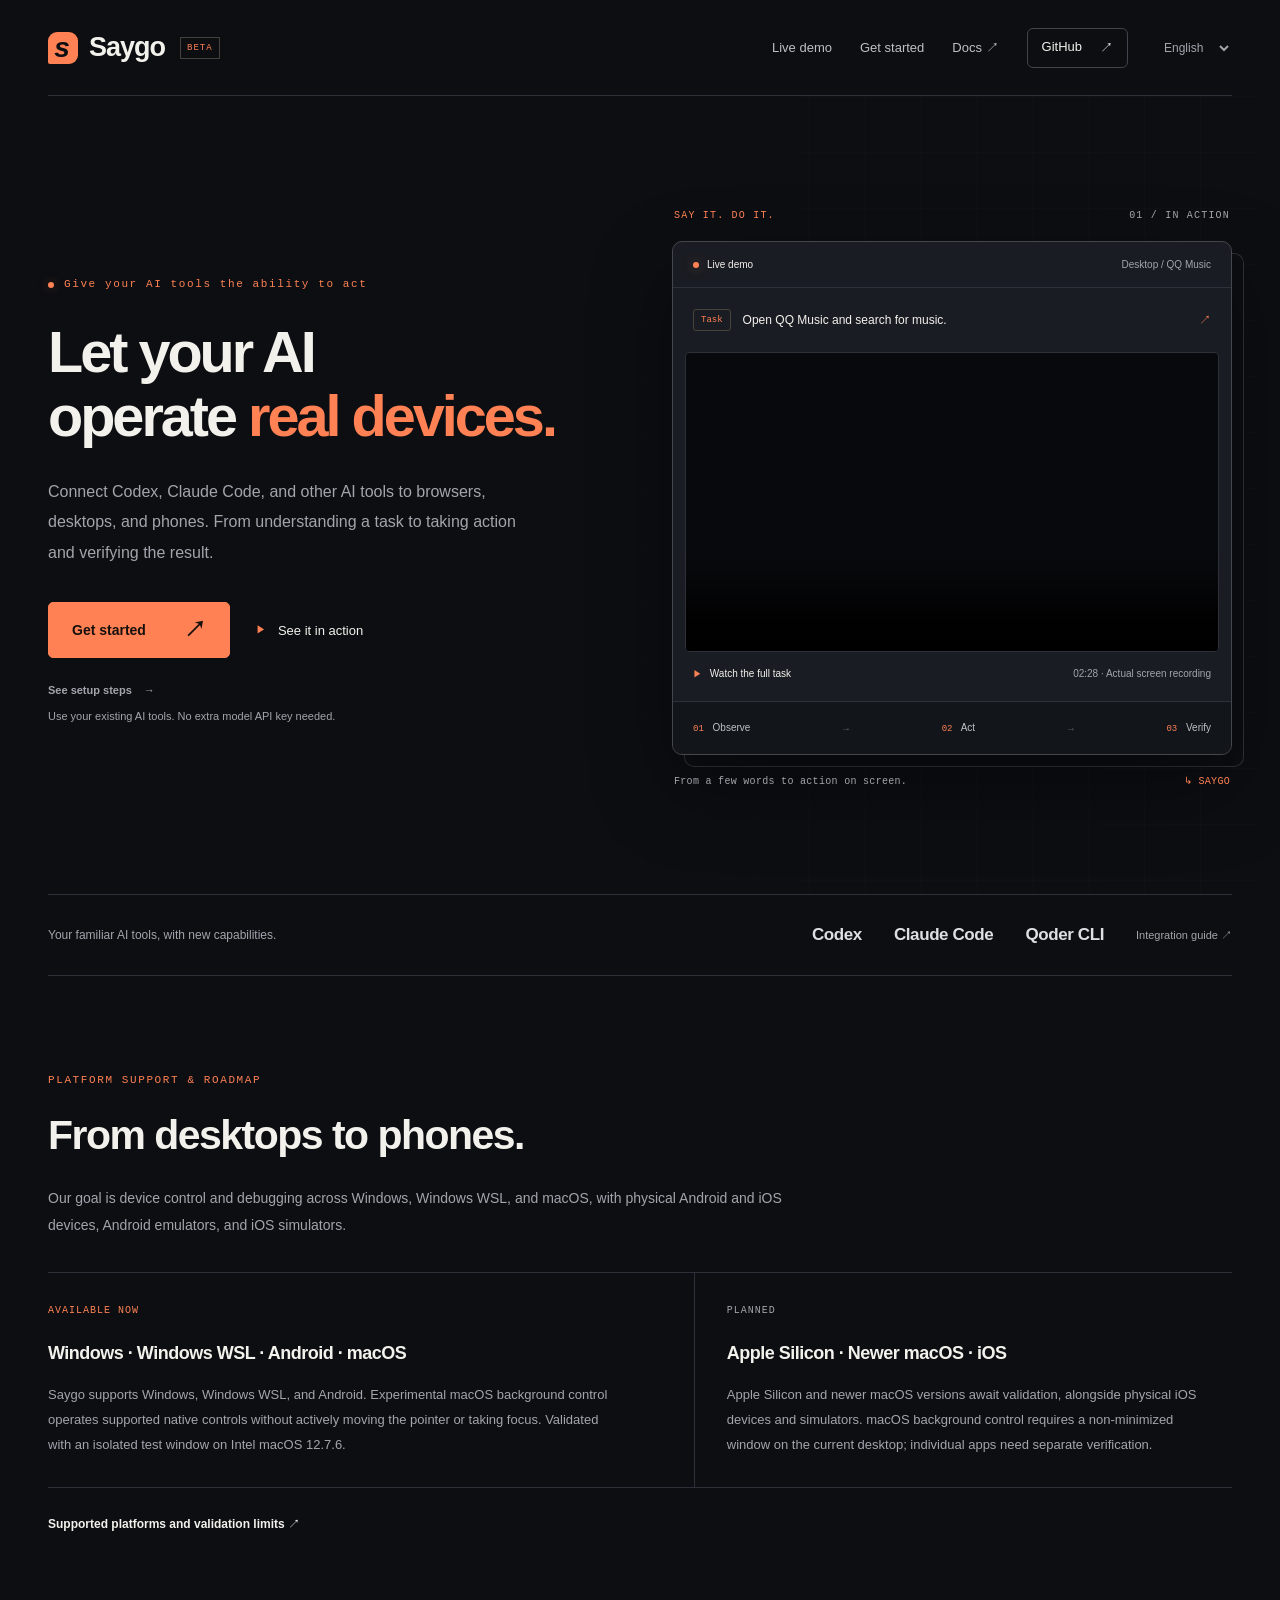
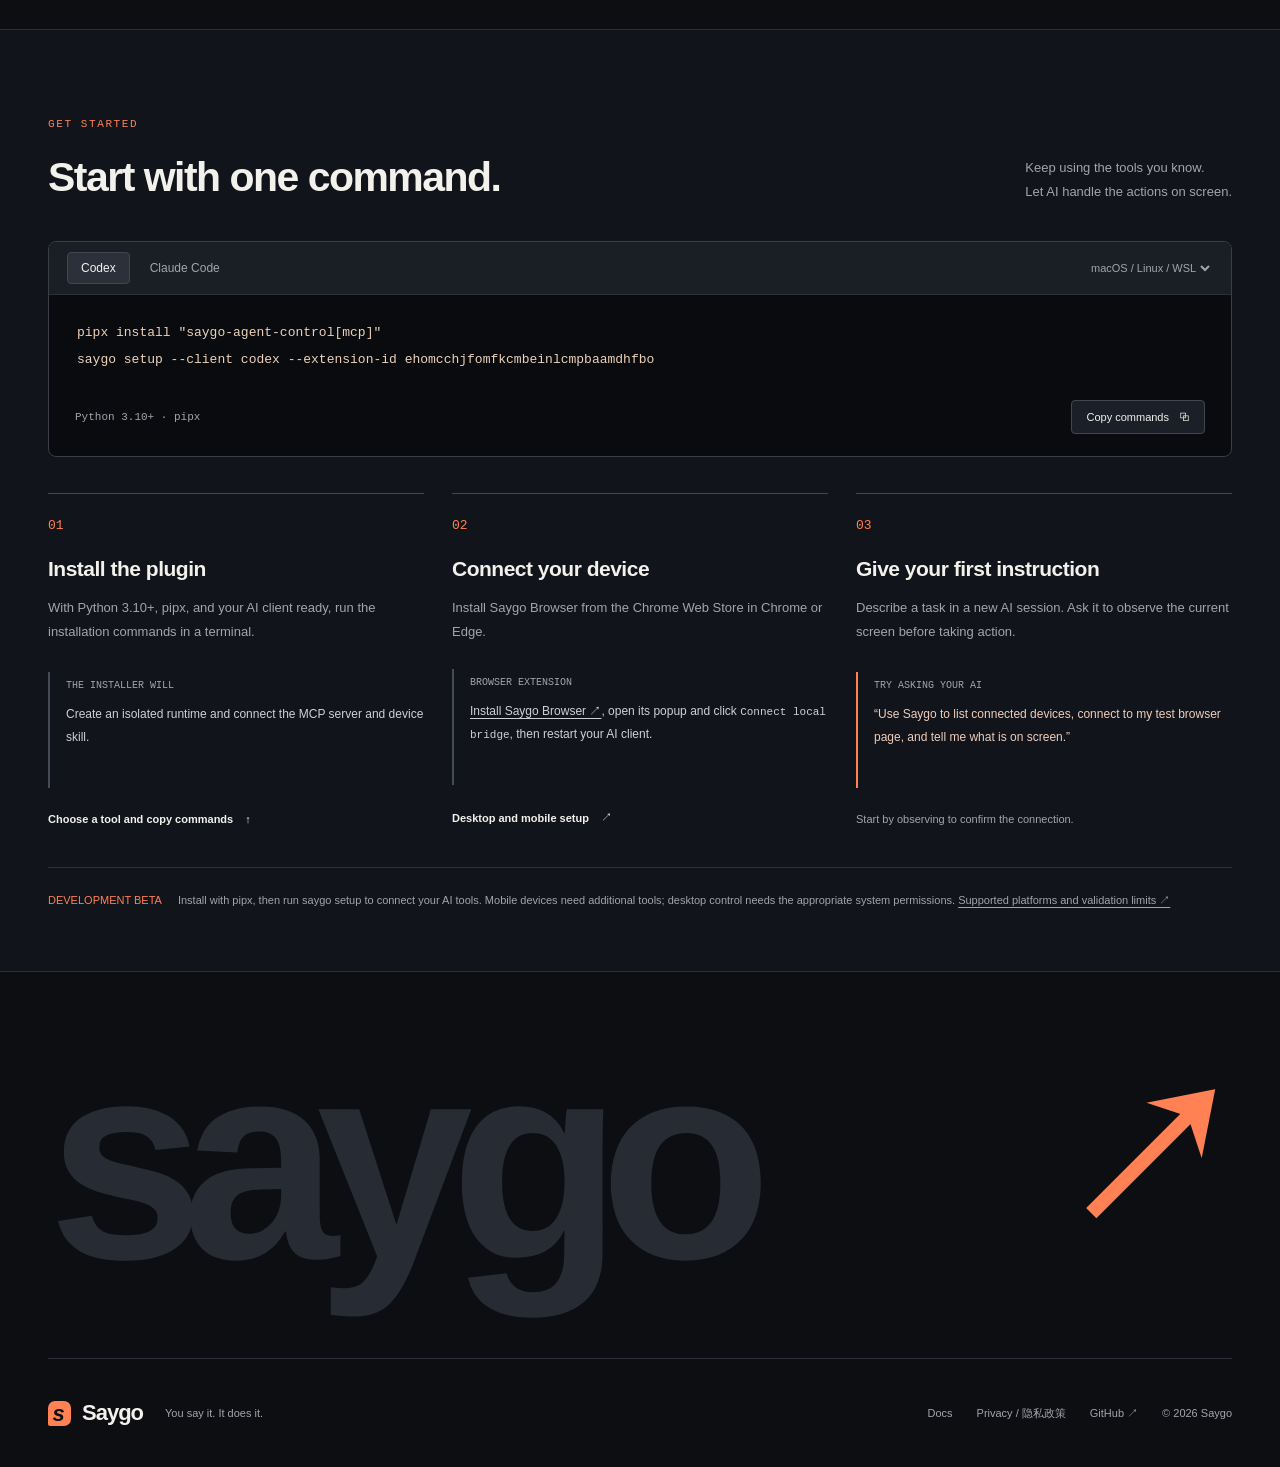
==== website-project/index.html @ 0709e5d8 "Redesign website with dark theme and focused demo layout" ====
<!doctype html>
<html lang="zh-CN">
<head>
  <meta charset="UTF-8">
  <meta name="viewport" content="width=device-width, initial-scale=1">
  <meta name="description" content="为 Codex、Claude Code 等 AI 工具连接浏览器、桌面和手机。通过命令行安装 Saygo 插件，让 AI 观察界面、执行操作并确认结果。">
  <title>Saygo — 让你的 AI，操作真实设备。</title>
  <link rel="canonical" href="https://saygo.work/">
  <link rel="icon" href="favicon.svg" type="image/svg+xml">
  <meta property="og:type" content="website">
  <meta property="og:site_name" content="Saygo">
  <meta property="og:title" content="Saygo — 让你的 AI，操作真实设备。">
  <meta property="og:description" content="为 Codex、Claude Code 等 AI 工具连接浏览器、桌面和手机。">
  <meta property="og:url" content="https://saygo.work/">
  <link rel="stylesheet" href="styles.css">
  <script src="site-config.js" defer></script>
  <script src="i18n.js" defer></script>
  <script src="app.js" defer></script>
</head>
<body>
<a class="skip-link" href="#main" data-i18n="skip">跳到主要内容</a>
<header class="navigation wrap">
  <a class="brand" href="#" aria-label="Saygo 首页" data-i18n-aria="homeLabel"><span class="brand-icon" aria-hidden="true">s</span>Saygo<span class="beta">BETA</span></a>
  <nav aria-label="主导航" data-i18n-aria="navLabel">
    <a href="#film" data-i18n="navDemo">实机演示</a><a href="#quickstart" data-i18n="navStart">接入指南</a><a class="desktop-link" href="https://github.com/WilliamSkyWalker/saygo/blob/main/docs/agent-control.md" data-i18n="navDocs">文档 ↗</a><a class="github-link" href="https://github.com/WilliamSkyWalker/saygo">GitHub <span aria-hidden="true">↗</span></a>
    <label class="language-picker"><span class="sr-only" data-i18n="languageLabel">选择语言</span><select id="site-language"><option value="zh" lang="zh-CN">简体中文</option><option value="en" lang="en">English</option></select></label>
  </nav>
</header>
<main id="main">
  <section class="hero wrap" aria-labelledby="hero-title">
    <div class="hero-copy">
      <p class="eyebrow" data-i18n-html="eyebrow"><span class="status-dot"></span> 为你的 AI 工具扩展行动能力</p>
      <h1 id="hero-title" data-i18n-html="heroTitle">让你的 AI，<br>操作<span>真实设备。</span></h1>
      <p class="hero-description" data-i18n="heroDescription">为 Codex、Claude Code 等 AI 工具连接浏览器、桌面和手机。从理解任务，到执行操作，再到确认结果。</p>
      <div class="hero-actions"><a class="primary-button" href="#quickstart" data-i18n-html="primaryAction">开始使用 <span aria-hidden="true">↗</span></a><a class="secondary-button" href="#film" data-i18n-html="demoAction"><span aria-hidden="true">▶</span> 看它如何工作</a></div>
      <div class="hero-links"><a class="text-link" href="#quickstart" data-i18n-html="startLink">查看接入步骤 <span aria-hidden="true">→</span></a><span data-i18n="noKey">沿用现有 AI 工具，无需另配模型 API Key</span></div>
    </div>
    <div class="demo-stage">
      <div class="stage-label" aria-hidden="true"><span>SAY IT. DO IT.</span><span>01 / IN ACTION</span></div>
    <div class="demo" id="film">
      <div class="demo-heading"><span data-i18n-html="demoHeading"><i class="status-dot"></i> 实机演示</span><span data-i18n="demoPlatform">桌面 / QQ 音乐</span></div>
      <div class="demo-request"><span class="request-label" data-i18n="taskLabel">任务</span><p data-i18n="demoTask">打开 QQ 音乐，并搜索作品。</p><span aria-hidden="true">↗</span></div>
      <div class="player-shell"><video id="video" controls playsinline preload="none" poster="public/videos/poster.jpg" src="public/videos/brand.mp4" aria-label="Saygo 操作 QQ 音乐完整实机演示" data-i18n-aria="videoLabel"></video><div id="video-error" hidden role="status" data-i18n-html="videoError">视频暂时无法播放。<a href="public/videos/brand.mp4">打开视频文件 ↗</a></div></div>
      <div class="demo-caption"><span data-i18n-html="watch"><span class="play-mark" aria-hidden="true">▶</span> 观看完整操作过程</span><span data-i18n="recording">02:28 · 真实录屏</span></div>
      <div class="demo-workflow" aria-label="工作流程" data-i18n-aria="workflowLabel"><span data-i18n-html="observe"><b>01</b> 观察界面</span><i aria-hidden="true">→</i><span data-i18n-html="act"><b>02</b> 执行操作</span><i aria-hidden="true">→</i><span data-i18n-html="verify"><b>03</b> 确认结果</span></div>
    </div>
      <div class="stage-footnote"><span data-i18n="stageNote">从一句话，到屏幕上的行动。</span><span aria-hidden="true">↳ SAYGO</span></div>
    </div>
  </section>
  <div class="compatibility wrap"><span data-i18n="compatibility">你熟悉的 AI 工具，多一种能力。</span><div><b>Codex</b><b>Claude Code</b><b>Qoder CLI</b><a href="https://github.com/WilliamSkyWalker/saygo/blob/main/distribution/README.md" data-i18n="integrations">查看接入说明 ↗</a></div></div>
  <section class="platforms wrap" id="platforms" aria-labelledby="platform-title">
    <p class="eyebrow" data-i18n="platformLabel">平台支持与计划</p>
    <h2 id="platform-title" data-i18n="platformTitle">从桌面到手机，持续扩展。</h2>
    <p class="platform-intro" data-i18n="platformIntro">面向 Windows、Windows WSL 和 macOS，覆盖 Android、iOS 真机与模拟器的设备操控与调试。</p>
    <div class="platform-grid">
      <article class="platform-card"><p class="platform-status" data-i18n="availableLabel">当前已可用</p><h3 data-i18n="availableTitle">Windows · Windows WSL · Android · macOS</h3><p data-i18n="availableDetail">已支持 Windows、Windows WSL 和 Android；macOS 新增实验性后台控制，可操作受支持的原生控件，不主动抢占鼠标或前台。已在 Intel Mac、macOS 12.7.6 的独立测试窗口验证。</p></article>
      <article class="platform-card"><p class="platform-status" data-i18n="plannedLabel">后续计划</p><h3 data-i18n="plannedTitle">Apple Silicon · 新版 macOS · iOS</h3><p data-i18n="plannedDetail">后续将验证 Apple Silicon 与新版 macOS 的兼容性，并继续适配和实测 iOS 真机与模拟器。macOS 后台模式暂不支持最小化或其他桌面的窗口，具体应用需单独验证。</p></article>
    </div>
    <a class="text-link" href="https://github.com/WilliamSkyWalker/saygo#platforms-and-validation-limits" data-i18n="platformDocs">查看平台支持与验证范围 ↗</a>
  </section>
  <section class="quickstart" id="quickstart" aria-labelledby="quickstart-title">
    <div class="wrap">
      <div class="section-heading"><div><p class="eyebrow" data-i18n="quickstartLabel">快速接入</p><h2 id="quickstart-title" data-i18n="quickstartTitle">从第一条命令开始。</h2></div><p data-i18n-html="quickstartIntro">继续使用熟悉的工具。<br>把屏幕上的操作，交给 AI。</p></div>
      <div class="install-box" id="install" aria-label="插件安装命令" data-i18n-aria="installLabel">
        <div class="install-controls">
          <div class="client-switch" role="group" aria-label="选择 AI 工具" data-i18n-aria="clientLabel"><button type="button" data-client="codex" aria-pressed="true">Codex</button><button type="button" data-client="claude" aria-pressed="false">Claude Code</button></div>
          <label class="os-picker"><span class="sr-only" data-i18n="chooseOS">选择操作系统</span><select id="install-os"><option value="unix">macOS / Linux / WSL</option><option value="windows">Windows</option></select></label>
        </div>
        <div class="code-area"><pre tabindex="0" aria-label="安装命令" data-i18n-aria="commandLabel"><code id="install-command">pipx install "saygo-agent-control[mcp]"
saygo setup --client codex --extension-id ehomcchjfomfkcmbeinlcmpbaamdhfbo</code></pre></div>
        <div class="install-bottom"><span id="install-requirements">Python 3.10+ · pipx</span><button class="copy-button" id="copy-command" type="button" data-i18n-html="copy">复制命令 <span aria-hidden="true">⧉</span></button></div>
        <p class="sr-only" id="copy-status" role="status" aria-live="polite"></p>
      </div>
      <noscript><p class="small-note">以上为 Codex 安装命令，其他客户端请查看<a href="https://github.com/WilliamSkyWalker/saygo#programming-agent-setup">安装文档</a>。</p></noscript>
      <div class="steps">
        <article class="step"><span class="step-number">01</span><h3 data-i18n="stepInstall">安装插件</h3><p><span id="setup-requirements" data-i18n="setupRequirementsPypi">准备好 Python 3.10+、pipx 和对应的 AI 客户端，在终端运行安装命令。</span></p><div class="step-detail"><span class="detail-label" data-i18n="installerDoes">安装器会完成</span><p data-i18n="installerDetail">创建独立运行环境，接入 MCP 与操作 Skill。</p></div><a class="text-link" href="#install" data-i18n-html="chooseCopy">选择工具并复制命令 <span aria-hidden="true">↑</span></a></article>
        <article class="step"><span class="step-number">02</span><h3 data-i18n="stepConnect">连接你的设备</h3><p data-i18n="connectDetail">从 Chrome 网上应用店安装 Saygo Browser，支持 Chrome 和 Edge。</p><div class="step-detail"><span class="detail-label" data-i18n="extensionLabel">浏览器扩展</span><p data-i18n-html="extensionDetail"><a href="https://chromewebstore.google.com/detail/ehomcchjfomfkcmbeinlcmpbaamdhfbo">安装 Saygo Browser ↗</a>，打开弹窗点击 <code>Connect local bridge</code>，然后重启 AI 客户端。</p></div><a class="text-link" href="https://github.com/WilliamSkyWalker/saygo/blob/main/docs/agent-control.md" data-i18n-html="deviceDocs">桌面和手机接入说明 <span aria-hidden="true">↗</span></a></article>
        <article class="step"><span class="step-number">03</span><h3 data-i18n="stepPrompt">发出第一条指令</h3><p data-i18n="promptDetail">在新的 AI 会话中描述任务，让它先查看当前界面，再开始操作。</p><div class="step-detail prompt"><span class="detail-label" data-i18n="tryPrompt">试着对 AI 说</span><p data-i18n="prompt">“使用 Saygo 查看已连接的设备，连接我的测试浏览器页面，告诉我屏幕上有什么。”</p></div><span class="step-note" data-i18n="observeFirst">从观察开始，确认连接成功。</span></article>
      </div>
      <div class="setup-note"><span class="note-label" data-i18n="betaNote">开发测试版</span><p><span id="install-mode-note" data-i18n="installNotePypi">通过 pipx 安装，再运行 saygo setup 接入 AI 工具。</span><span data-i18n="platformNote">手机需要额外工具链，桌面控制需要相应系统权限。</span><a href="https://github.com/WilliamSkyWalker/saygo#platforms-and-validation-limits" data-i18n="platformDocs">查看平台支持与验证范围 ↗</a></p></div>
    </div>
  </section>
</main>
<div class="closing-wordmark wrap" aria-hidden="true">saygo<span>↗</span></div>
<footer class="wrap"><a class="brand" href="#"><span class="brand-icon" aria-hidden="true">s</span>Saygo</a><span data-i18n="tagline">你说，它做。</span><div><a href="https://github.com/WilliamSkyWalker/saygo/blob/main/docs/agent-control.md" data-i18n="footerDocs">文档</a><a href="privacy.html">Privacy / 隐私政策</a><a href="https://github.com/WilliamSkyWalker/saygo">GitHub ↗</a><span>© <span id="year">2026</span> Saygo</span></div></footer>
</body>
</html>
---- website-project/styles.css ----
:root {
  color-scheme: dark;
  --ink: #f3f1ec;
  --muted: #a2a5ac;
  --orange: #ff8154;
  --line: #2c3038;
  --soft: #14171d;
  --base: #0c0e12;
  font-family: Inter, -apple-system, BlinkMacSystemFont, "Segoe UI", "PingFang SC", "Microsoft YaHei", sans-serif;
  scroll-behavior: smooth;
  scroll-padding-top: 32px;
}
* { box-sizing: border-box; }
body { margin: 0; color: var(--ink); background: var(--base); -webkit-font-smoothing: antialiased; }
a { color: inherit; text-decoration: none; }
button, select { font: inherit; }
button, a, select { -webkit-tap-highlight-color: transparent; }
button, select { cursor: pointer; }
a:hover { color: var(--orange); }
a:focus-visible, button:focus-visible, select:focus-visible, pre:focus-visible, video:focus-visible { outline: 2px solid var(--orange); outline-offset: 5px; }
::selection { background: #ff8154; color: #0c0e12; }
.wrap { width: min(1320px, calc(100% - 96px)); margin-inline: auto; }
.navigation { min-height: 96px; display: flex; align-items: center; justify-content: space-between; gap: 24px; border-bottom: 1px solid var(--line); }
.brand { display: inline-flex; align-items: center; gap: 11px; font-weight: 750; letter-spacing: -1px; font-size: 27px; }
.brand-icon { display: grid; place-items: center; background: var(--orange); color: var(--base); width: 30px; height: 32px; border-radius: 9px 9px 9px 2px; font-size: 28px; font-style: italic; padding-right: 3px; }
.beta { font: 9px ui-monospace, monospace; letter-spacing: 1px; border: 1px solid #45403b; padding: 5px 6px; color: var(--orange); margin-left: 4px; }
nav { display: flex; gap: 28px; align-items: center; font-size: 13px; color: #bec0c5; }
.github-link { border: 1px solid #41444c; border-radius: 6px; padding: 10px 14px; display: flex; gap: 18px; color: var(--ink); }
.language-picker select { background: var(--base); color: var(--muted); border: 0; padding: 9px 4px; font-size: 12px; max-width: 116px; }
.hero { isolation: isolate; position: relative; display: grid; grid-template-columns: 1fr 1fr; align-items: center; gap: 64px; padding-block: 112px 104px; }
.hero::before { content: ""; position: absolute; z-index: -1; inset: 0 -24px; background-image: linear-gradient(#ffffff04 1px, transparent 1px), linear-gradient(90deg, #ffffff04 1px, transparent 1px); background-size: 56px 56px; mask-image: linear-gradient(90deg, transparent, #000); pointer-events: none; }
.hero-copy, .demo-stage { min-width: 0; }
.eyebrow { font: 11px/1.6 ui-monospace, monospace; letter-spacing: 1.6px; color: var(--orange); margin: 0 0 26px; display: flex; align-items: center; gap: 10px; }
.status-dot { display: inline-block; flex-shrink: 0; width: 6px; height: 6px; background: var(--orange); border-radius: 50%; box-shadow: 0 0 12px #ff815460; }
h1 { font-size: clamp(42px, 4.7vw, 70px); line-height: 1.24; letter-spacing: -3px; font-weight: 650; margin: 0 0 28px; }
h1 span { color: var(--orange); }
.hero-description { font-size: 16px; line-height: 1.9; max-width: 470px; margin: 0 0 34px; color: var(--muted); }
.hero-actions { display: flex; align-items: center; gap: 26px; flex-wrap: wrap; }
.primary-button { display: inline-flex; align-items: center; justify-content: space-between; gap: 38px; padding: 16px 23px; background: var(--orange); border: 1px solid var(--orange); border-radius: 5px; color: #16100d; font-size: 14px; font-weight: 650; transition: background .18s, transform .18s; }
.primary-button:hover { background: #ff9a76; color: #16100d; transform: translateY(-2px); }
.primary-button span { font-size: 22px; line-height: 1; }
.secondary-button { display: inline-flex; gap: 12px; align-items: center; font-size: 13px; }
.secondary-button span { color: var(--orange); font-size: 10px; }
.hero-links { display: flex; flex-direction: column; align-items: flex-start; gap: 14px; margin-top: 26px; }
.hero-links > span { font-size: 11px; color: var(--muted); }
.hero-links .text-link { color: var(--muted); font-size: 11px; }
.text-link { font-size: 12px; font-weight: 550; display: inline-flex; align-items: center; gap: 12px; text-underline-offset: 5px; }
.text-link:hover { text-decoration: underline; }
.stage-label, .stage-footnote { display: flex; justify-content: space-between; gap: 12px; font: 10px/1.6 ui-monospace, monospace; letter-spacing: 1.2px; color: var(--muted); }
.stage-label { padding: 0 2px 17px; }
.stage-label > span:first-child { color: var(--orange); }
.stage-footnote { padding: 19px 2px 0; font-size: 10px; letter-spacing: .3px; }
.stage-footnote > span:last-child { color: var(--orange); }
.demo { border: 1px solid #45464a; border-radius: 10px; background: #191c22; box-shadow: 0 32px 80px #0006, 12px 12px 0 -1px var(--base), 12px 12px 0 #353235; overflow: hidden; scroll-margin-top: 35px; }
.demo-heading { display: flex; justify-content: space-between; gap: 12px; align-items: center; padding: 17px 20px; border-bottom: 1px solid var(--line); font-size: 10px; color: var(--muted); }
.demo-heading > span:first-child { display: flex; gap: 8px; align-items: center; color: var(--ink); }
.demo-request { display: flex; align-items: center; gap: 12px; padding: 21px 20px; font-size: 12px; }
.request-label { font: 9px ui-monospace, monospace; padding: 5px 7px; border: 1px solid #48413c; color: var(--orange); border-radius: 3px; }
.demo-request p { margin: 0; line-height: 1.7; }
.demo-request > span:last-child { margin-left: auto; color: var(--orange); }
.player-shell { margin: 0 12px; aspect-ratio: 16/9; border: 1px solid var(--line); border-radius: 4px; overflow: hidden; background: #08090c; position: relative; }
video { display: block; width: 100%; height: 100%; object-fit: contain; }
.demo-caption { padding: 16px 20px 20px; display: flex; flex-wrap: wrap; justify-content: space-between; gap: 10px; font-size: 10px; color: var(--muted); }
.demo-caption > span:first-child { color: var(--ink); }
.play-mark { color: var(--orange); font-size: 9px; margin-right: 5px; }
.demo-workflow { display: flex; justify-content: space-between; align-items: center; gap: 8px; padding: 20px; border-top: 1px solid var(--line); background: #12151a; font-size: 10px; color: #bec1c8; }
.demo-workflow b { font: 9px ui-monospace, monospace; margin-right: 6px; color: var(--orange); }
.demo-workflow i { font-style: normal; color: #5f636f; }
.compatibility { padding-block: 30px; border-block: 1px solid var(--line); display: flex; justify-content: space-between; align-items: center; gap: 24px; font-size: 12px; color: var(--muted); }
.compatibility > div { display: flex; align-items: center; flex-wrap: wrap; gap: 32px; }
.compatibility b { font-size: 17px; font-weight: 550; letter-spacing: -.4px; color: #dddfe4; }
.compatibility a { font-size: 11px; }
h2 { margin: 0; font-size: clamp(30px, 3.2vw, 46px); line-height: 1.35; font-weight: 550; letter-spacing: -1.5px; }
h3 { font-weight: 550; font-size: 21px; margin: 0 0 15px; letter-spacing: -.5px; }
.platforms { padding-block: 96px; }
.platforms > .eyebrow { margin-bottom: 18px; }
.platform-intro { max-width: 780px; color: var(--muted); font-size: 14px; line-height: 1.9; margin: 22px 0 34px; }
.platform-grid { display: grid; grid-template-columns: 1.2fr 1fr; border-block: 1px solid var(--line); margin-bottom: 26px; }
.platform-card { padding: 30px 32px 30px 0; min-width: 0; }
.platform-card + .platform-card { padding-left: 32px; border-left: 1px solid var(--line); }
.platform-status { color: var(--orange); font: 10px/1.6 ui-monospace, monospace; letter-spacing: 1px; margin: 0 0 20px; }
.platform-card + .platform-card .platform-status { color: var(--muted); }
.platform-card h3 { font-size: 18px; line-height: 1.6; }
.platform-card > p:last-child { color: var(--muted); font-size: 13px; line-height: 1.9; margin: 0; max-width: 560px; }
.quickstart { background: #11141a; border-block: 1px solid var(--line); padding: 86px 0 60px; }
.section-heading { display: flex; justify-content: space-between; align-items: flex-end; gap: 25px; margin-bottom: 36px; }
.section-heading .eyebrow { margin-bottom: 16px; }
.section-heading > p { margin: 0; color: var(--muted); font-size: 13px; line-height: 1.9; }
.install-box { border: 1px solid #3a3e46; border-radius: 8px; overflow: hidden; background: #090b0f; margin-bottom: 36px; }
.install-controls { display: flex; align-items: center; justify-content: space-between; border-bottom: 1px solid var(--line); gap: 8px; padding: 10px 18px; background: #1a1e25; }
.client-switch { display: flex; gap: 6px; }
.client-switch button { border: 1px solid transparent; background: transparent; color: var(--muted); border-radius: 4px; padding: 8px 13px; font-size: 12px; white-space: nowrap; }
.client-switch button[aria-pressed=true] { color: var(--ink); background: #2b303a; border-color: #404651; }
.os-picker select { border: 0; background: #1a1e25; max-width: 175px; font-size: 11px; color: var(--muted); padding: 6px 0; }
.code-area { padding: 24px 28px 14px; }
pre { margin: 0; overflow: auto; color: #edd2ba; font: 13px/2.1 ui-monospace, SFMono-Regular, Consolas, "Liberation Mono", monospace; white-space: pre; tab-size: 2; }
code { font-family: ui-monospace, SFMono-Regular, Consolas, "Liberation Mono", monospace; }
.install-bottom { padding: 12px 26px 22px; display: flex; justify-content: space-between; gap: 8px; align-items: center; }
.install-bottom > span { font: 11px ui-monospace, monospace; color: var(--muted); }
.copy-button { border: 1px solid #414650; background: #1b2028; border-radius: 4px; padding: 10px 14px; display: flex; align-items: center; gap: 10px; font-size: 11px; color: var(--ink); }
.copy-button:hover { border-color: var(--orange); color: var(--orange); }
.steps { display: grid; grid-template-columns: repeat(3, minmax(0, 1fr)); gap: 28px; }
.step { padding: 24px 0 0; border-top: 1px solid #414650; display: flex; flex-direction: column; align-items: flex-start; min-width: 0; }
.step-number { font: 13px ui-monospace, monospace; color: var(--orange); margin-bottom: 24px; }
.step > p { font-size: 13px; color: var(--muted); line-height: 1.9; margin: 0 0 24px; }
.step-detail { width: 100%; border-left: 2px solid #454b57; padding: 2px 0 2px 16px; margin-top: auto; min-height: 116px; }
.detail-label { font: 10px/1.6 ui-monospace, monospace; color: var(--muted); }
.step-detail p { font-size: 12px; line-height: 1.9; margin: 9px 0 0; color: #ced0d6; }
.step-detail a { text-decoration: underline; text-underline-offset: 3px; }
.step-detail code { font-size: 11px; overflow-wrap: anywhere; }
.prompt { border-color: var(--orange); }
.prompt p { color: #efcebd; }
.step > .text-link, .step-note { margin-top: 25px; font-size: 11px; }
.step-note { color: var(--muted); }
.setup-note { display: flex; align-items: baseline; gap: 16px; margin-top: 42px; padding-top: 22px; border-top: 1px solid var(--line); font-size: 11px; line-height: 1.9; color: var(--muted); }
.note-label { white-space: nowrap; color: var(--orange); }
.setup-note p { margin: 0; }
.setup-note a { text-decoration: underline; text-underline-offset: 3px; }
.closing-wordmark { display: flex; justify-content: space-between; align-items: center; font-size: clamp(100px, 22vw, 300px); line-height: 1.1; font-weight: 750; letter-spacing: -.08em; padding-block: 34px 42px; color: #272b33; user-select: none; }
.closing-wordmark span { color: var(--orange); font-size: .65em; padding-right: .08em; }
footer { border-top: 1px solid var(--line); display: flex; align-items: center; gap: 22px; min-height: 110px; }
footer .brand { font-size: 22px; }
footer .brand-icon { width: 23px; height: 25px; font-size: 22px; border-radius: 7px 7px 7px 2px; }
footer > span { font-size: 11px; color: var(--muted); }
footer > div { margin-left: auto; display: flex; flex-wrap: wrap; gap: 24px; align-items: center; font-size: 11px; color: var(--muted); }
.sr-only { position: absolute; width: 1px; height: 1px; padding: 0; margin: -1px; overflow: hidden; clip: rect(0,0,0,0); white-space: nowrap; border: 0; }
.skip-link { position: fixed; top: 10px; left: 10px; transform: translateY(-160%); background: var(--base); padding: 12px; z-index: 10; }
.skip-link:focus { transform: none; }
#video-error { position: absolute; inset: 0; background: var(--soft); padding: 25px; align-content: center; text-align: center; font-size: 12px; line-height: 2; }
#video-error a { display: block; text-decoration: underline; }
.small-note { font-size: 12px; line-height: 1.8; }
.small-note a { text-decoration: underline; }
[hidden] { display: none !important; }
html[lang="en"] h1 { font-size: clamp(42px, 4.5vw, 66px); line-height: 1.12; }
@media (max-width: 1100px) {
  .wrap { width: calc(100% - 64px); }
  .hero { gap: 36px; padding-block: 80px; }
  h1 { letter-spacing: -2px; }
  nav { gap: 18px; }
  .compatibility { align-items: flex-start; flex-direction: column; }
  .steps { gap: 22px; }
}
@media (max-width: 800px) {
  .hero { grid-template-columns: 1fr; gap: 52px; padding-block: 60px; }
  .hero-copy { max-width: 640px; }
  h1, html[lang="en"] h1 { font-size: clamp(42px, 8vw, 64px); }
  .hero-description { max-width: 540px; }
  .demo-stage { width: 100%; max-width: 650px; margin-inline: auto; }
  .desktop-link { display: none; }
  .platforms { padding-block: 64px; }
  .platform-grid { grid-template-columns: 1fr; }
  .platform-card, .platform-card + .platform-card { padding: 26px 0; border-left: 0; }
  .platform-card + .platform-card { border-top: 1px solid var(--line); }
  .quickstart { padding-block: 60px 42px; }
  .steps { grid-template-columns: 1fr; gap: 30px; }
  .step { display: grid; grid-template-columns: 32px 1fr; column-gap: 20px; }
  .step-number { grid-column: 1; grid-row: 1; margin-top: 5px; }
  .step > h3, .step > p, .step-detail, .step > .text-link, .step-note { grid-column: 2; }
  .step-detail { min-height: 0; }
  footer { flex-wrap: wrap; gap: 16px; padding-block: 28px; }
  footer > div { gap: 16px; }
}
@media (max-width: 560px) {
  .wrap { width: calc(100% - 40px); }
  .navigation { flex-wrap: wrap; gap: 20px; padding-block: 22px; }
  .navigation nav { width: 100%; justify-content: space-between; gap: 12px; font-size: 11px; }
  .github-link { padding: 8px 10px; gap: 8px; }
  .language-picker select { font-size: 11px; max-width: 100px; }
  .hero { padding-block: 46px 50px; gap: 40px; }
  .hero-description { font-size: 14px; }
  .eyebrow { font-size: 10px; letter-spacing: .8px; }
  .hero-actions { gap: 20px; }
  .primary-button { padding: 15px 18px; gap: 28px; font-size: 13px; }
  .secondary-button { font-size: 12px; }
  .demo-heading, .demo-request, .demo-caption { padding-inline: 14px; }
  .demo-workflow { padding: 16px 12px; font-size: 9px; gap: 4px; flex-wrap: wrap; }
  .demo-workflow b { font-size: 8px; margin-right: 3px; }
  .stage-label, .stage-footnote { font-size: 9px; }
  .compatibility > div { gap: 18px 24px; }
  .compatibility b { font-size: 15px; }
  .compatibility a { width: 100%; }
  .section-heading { align-items: flex-start; flex-direction: column; gap: 18px; }
  .section-heading > p br { display: none; }
  .install-controls { padding: 10px; flex-wrap: wrap; }
  .code-area { padding: 18px 16px 10px; }
  pre { font-size: 11px; }
  .install-bottom { padding: 10px 14px 16px; }
  .install-bottom > span { font-size: 10px; }
  .setup-note { flex-direction: column; gap: 8px; }
  .closing-wordmark { padding-block: 35px; }
  footer > div { width: 100%; margin: 5px 0 0; gap: 14px; }
}
@media (prefers-reduced-motion: reduce) {
  :root { scroll-behavior: auto; }
  *, *::before, *::after { transition: none !important; }
}
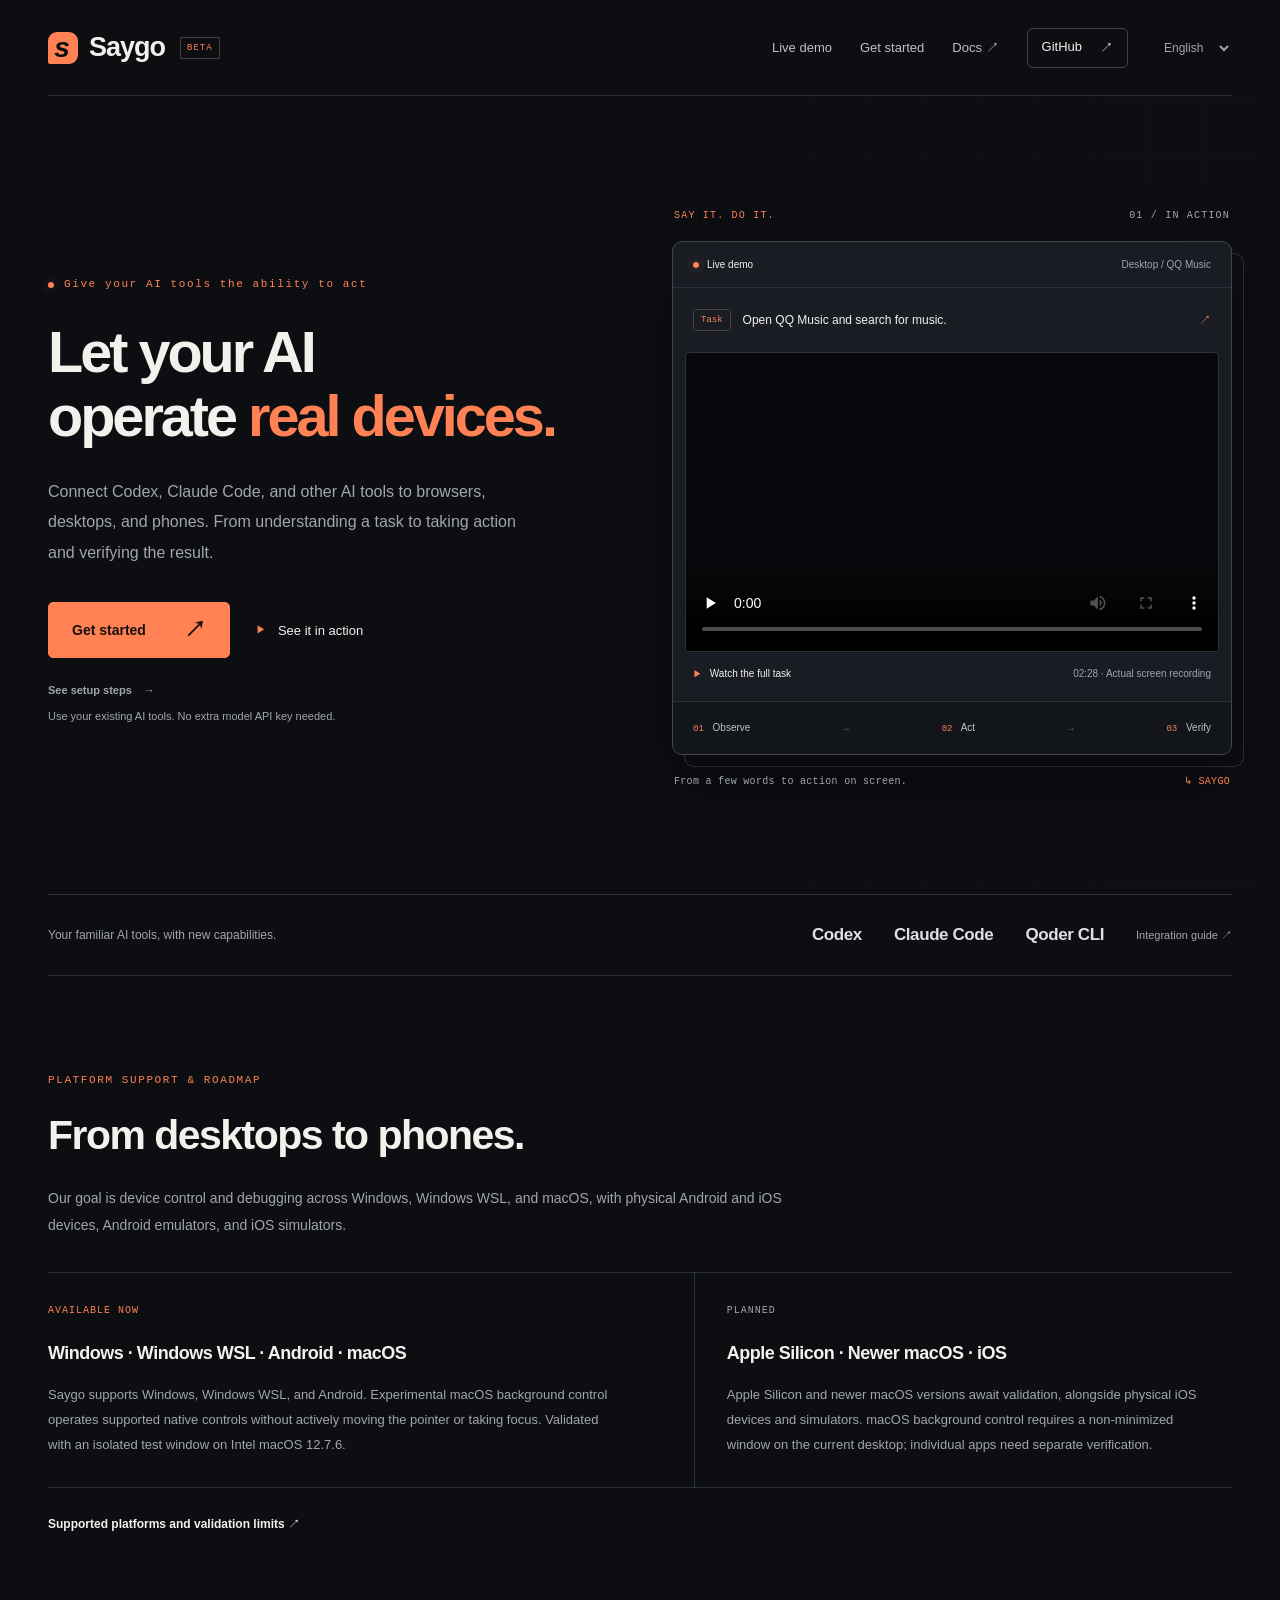
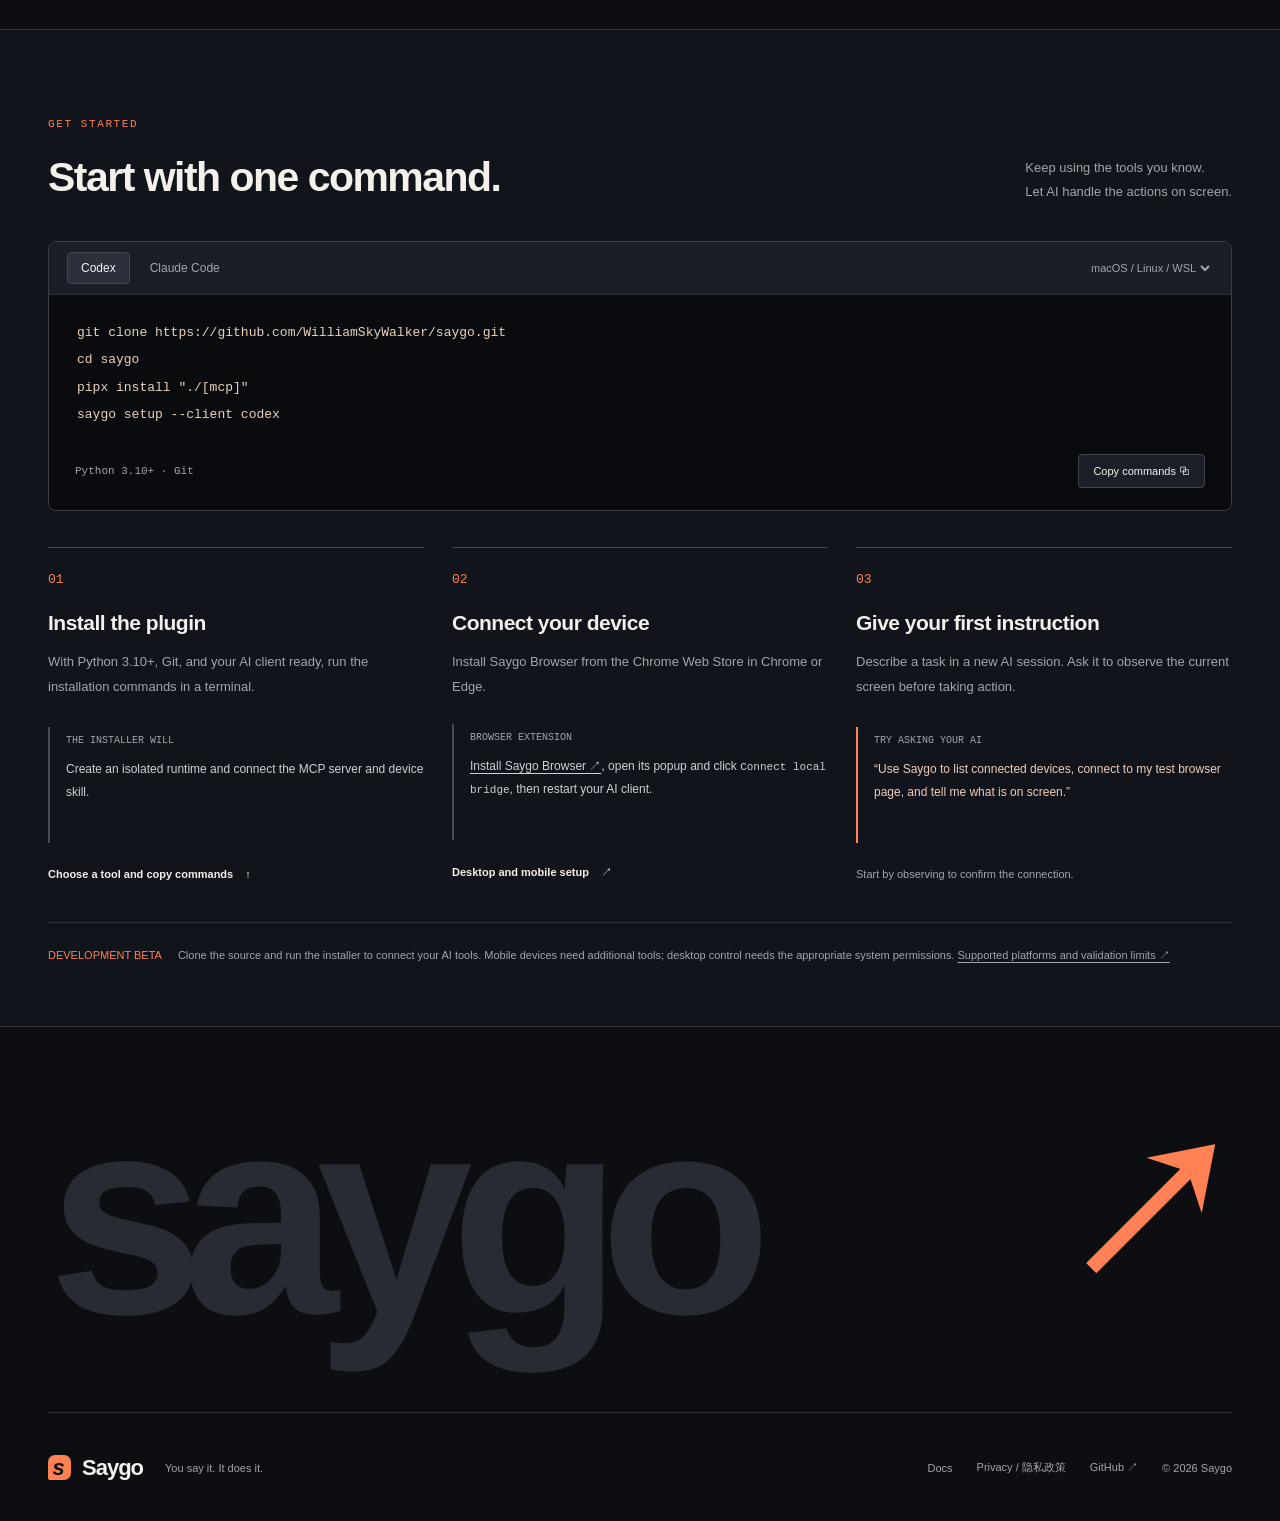
==== commit 7ff988d4: "Separate project development MCP from package-based user installation" ====
--- a/website-project/index.html
+++ b/website-project/index.html
@@ -67,7 +67,7 @@
           <label class="os-picker"><span class="sr-only" data-i18n="chooseOS">选择操作系统</span><select id="install-os"><option value="unix">macOS / Linux / WSL</option><option value="windows">Windows</option></select></label>
         </div>
         <div class="code-area"><pre tabindex="0" aria-label="安装命令" data-i18n-aria="commandLabel"><code id="install-command">pipx install "saygo-agent-control[mcp]"
-saygo setup --client codex --extension-id ehomcchjfomfkcmbeinlcmpbaamdhfbo</code></pre></div>
+saygo setup --client codex</code></pre></div>
         <div class="install-bottom"><span id="install-requirements">Python 3.10+ · pipx</span><button class="copy-button" id="copy-command" type="button" data-i18n-html="copy">复制命令 <span aria-hidden="true">⧉</span></button></div>
         <p class="sr-only" id="copy-status" role="status" aria-live="polite"></p>
       </div>
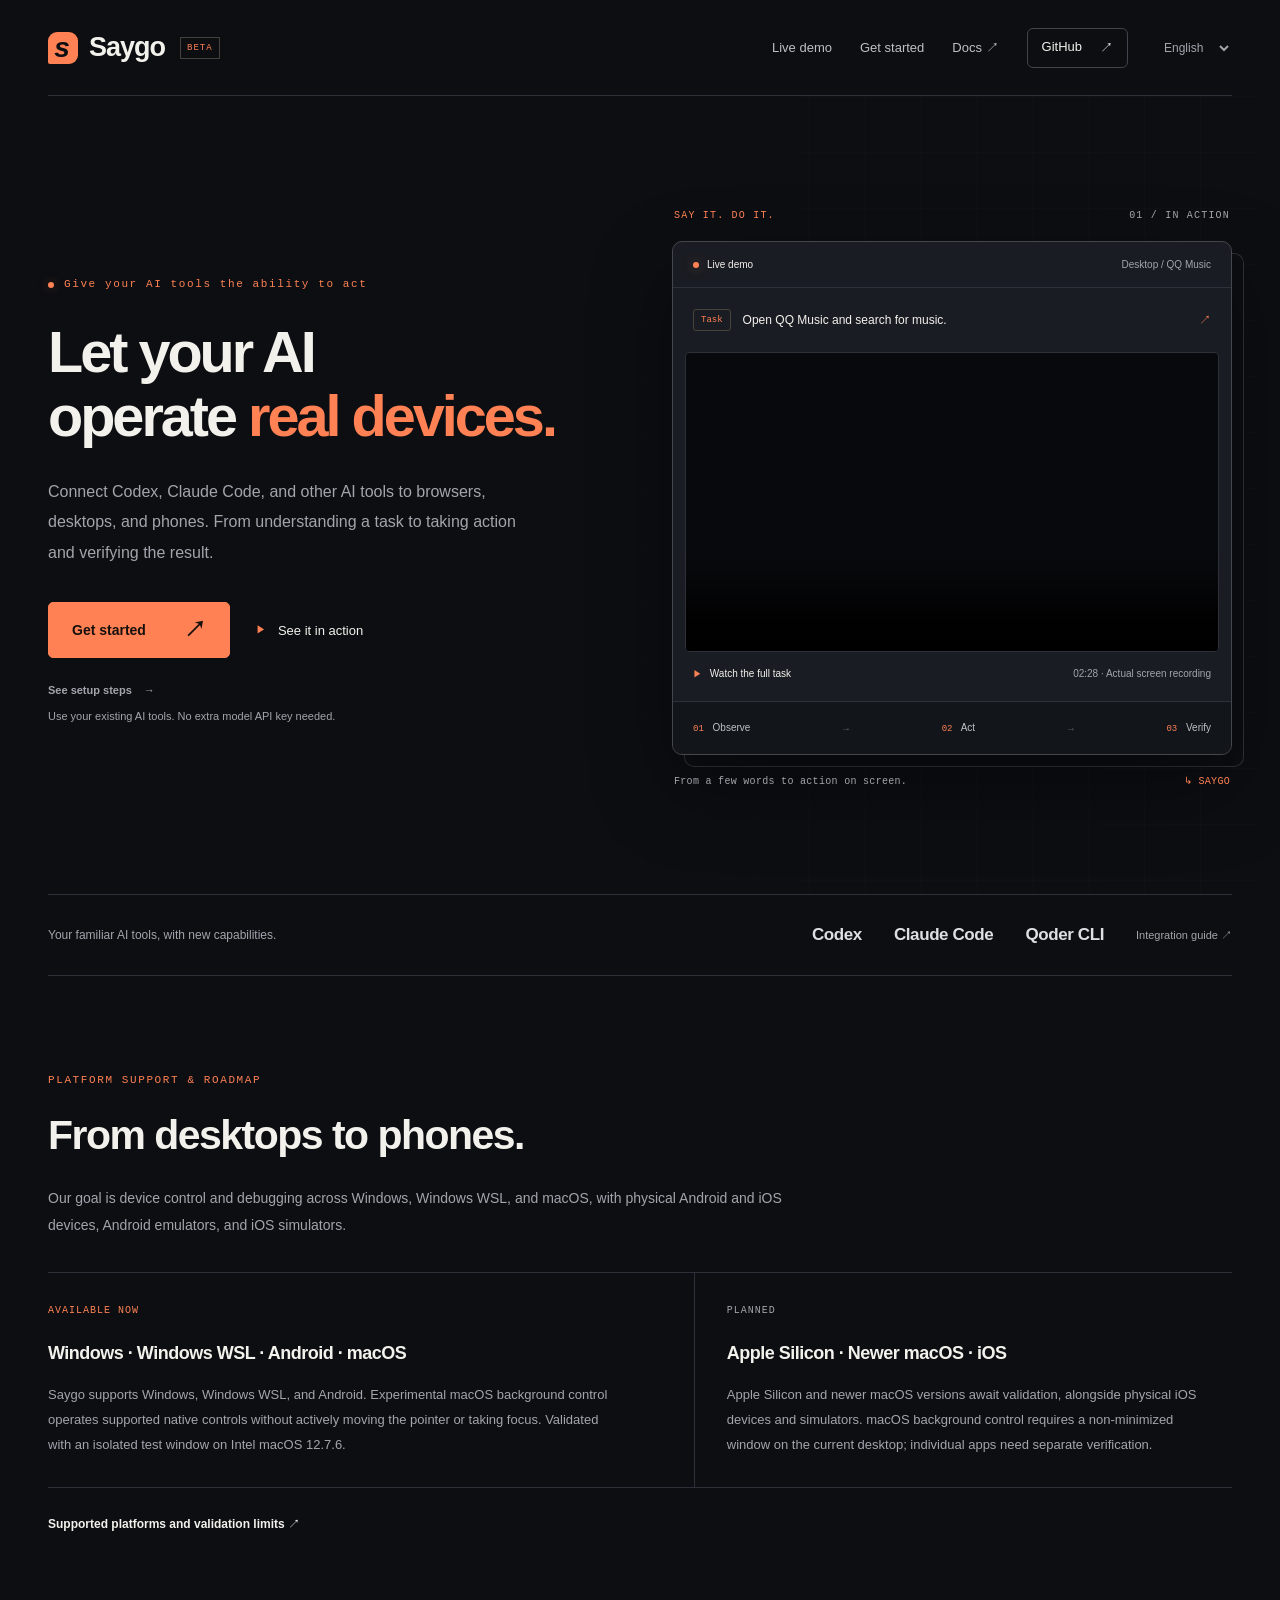
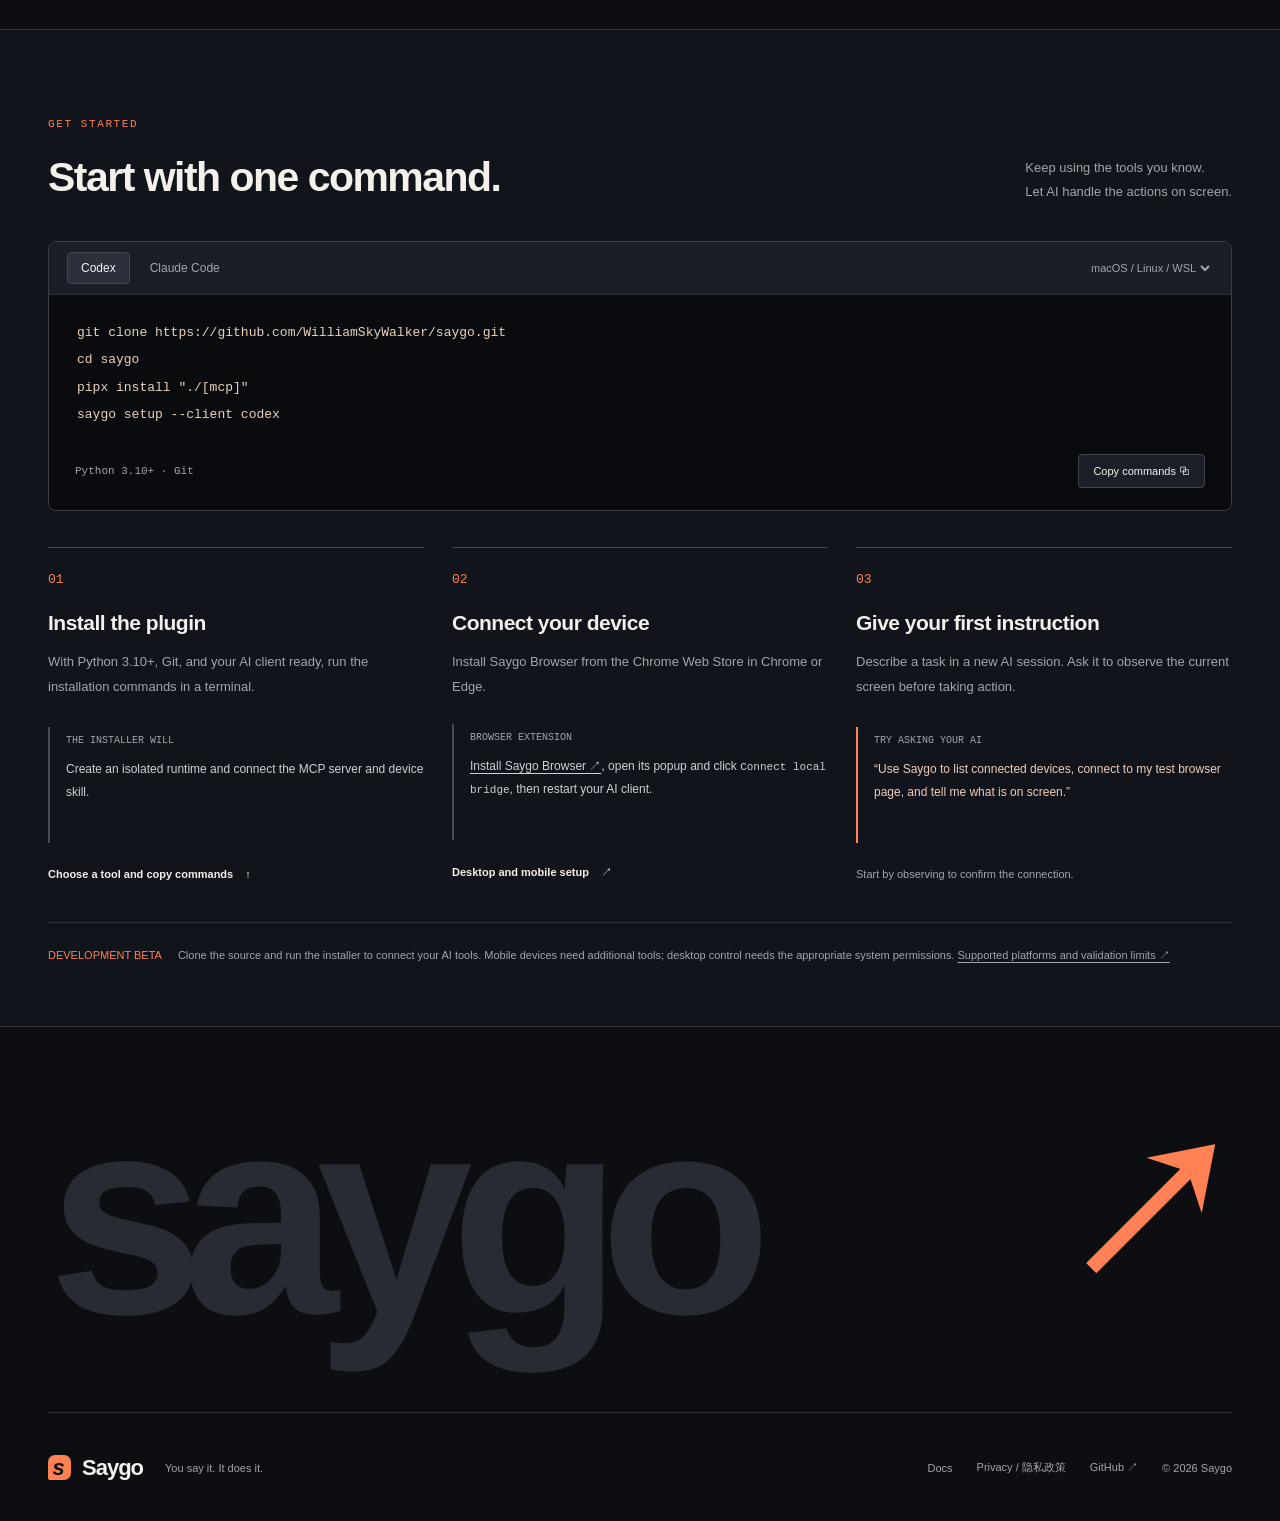
==== commit 7c3c8270: "release: restore package update notices and document requirements in 0.4.14" ====
--- a/website-project/index.html
+++ b/website-project/index.html
@@ -47,7 +47,7 @@
       <div class="stage-footnote"><span data-i18n="stageNote">从一句话，到屏幕上的行动。</span><span aria-hidden="true">↳ SAYGO</span></div>
     </div>
   </section>
-  <div class="compatibility wrap"><span data-i18n="compatibility">你熟悉的 AI 工具，多一种能力。</span><div><b>Codex</b><b>Claude Code</b><b>Qoder CLI</b><a href="https://github.com/WilliamSkyWalker/saygo/blob/main/distribution/README.md" data-i18n="integrations">查看接入说明 ↗</a></div></div>
+  <div class="compatibility wrap"><span data-i18n="compatibility">你熟悉的 AI 工具，多一种能力。</span><div><b>Codex</b><b>Claude Code</b><b>Qoder CLI</b><a href="https://github.com/WilliamSkyWalker/saygo/blob/main/docs/distribution/README.md" data-i18n="integrations">查看接入说明 ↗</a></div></div>
   <section class="platforms wrap" id="platforms" aria-labelledby="platform-title">
     <p class="eyebrow" data-i18n="platformLabel">平台支持与计划</p>
     <h2 id="platform-title" data-i18n="platformTitle">从桌面到手机，持续扩展。</h2>
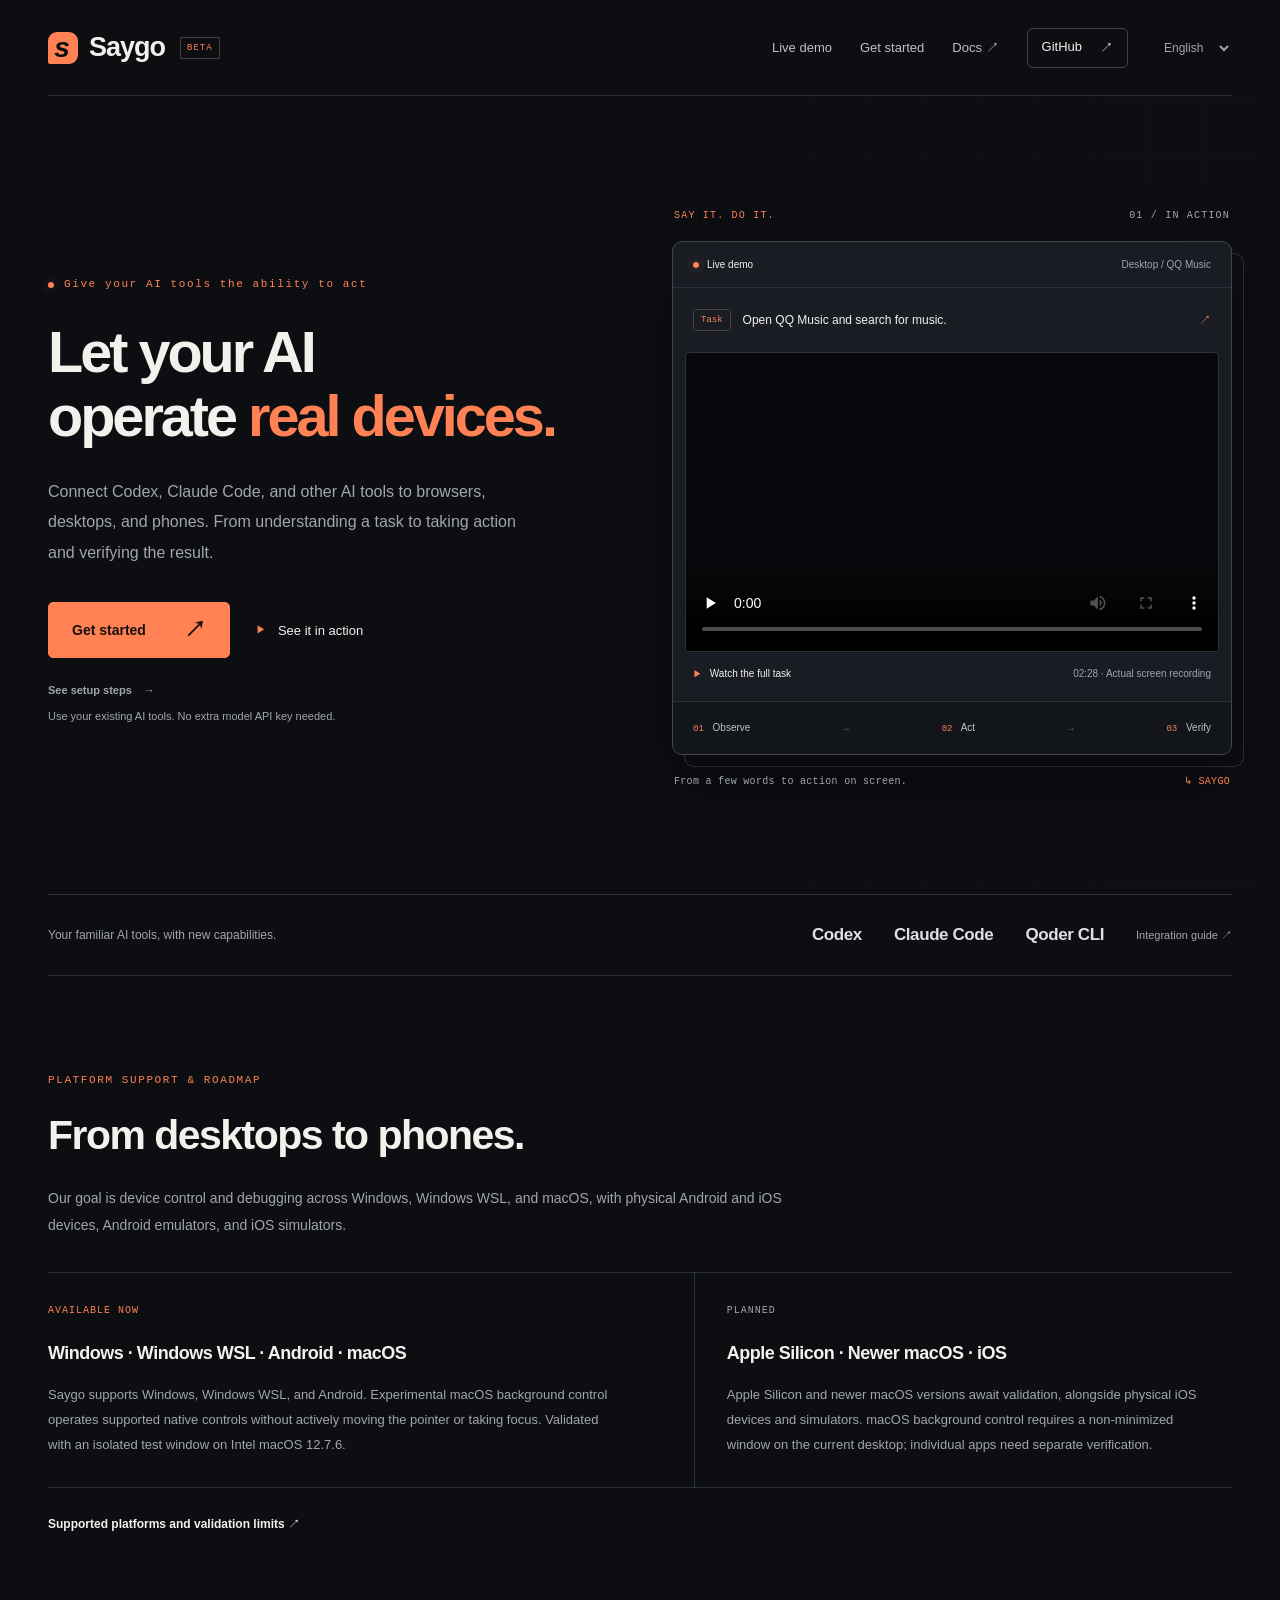
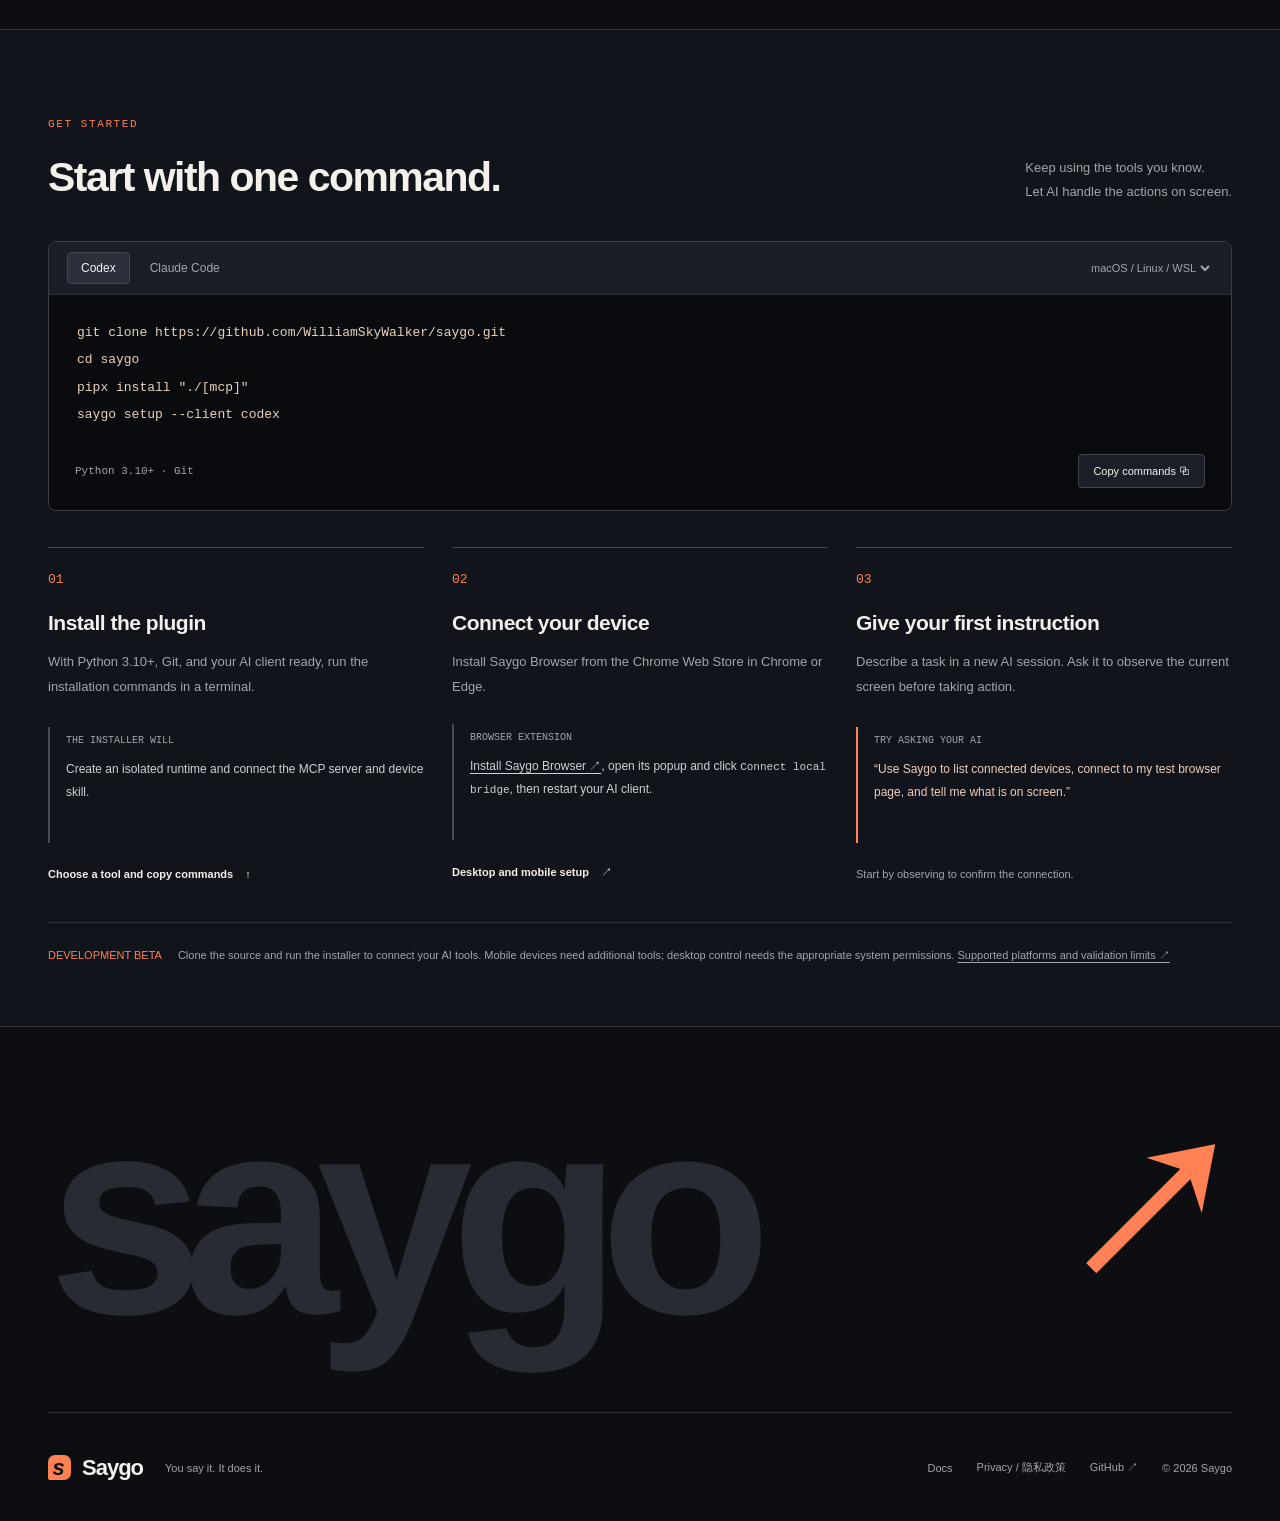
==== commit 12f5d09a: "docs: 按公共能力与六端操作重编中文文档并补全需求清单 问题与目的： - 原文档分散在根目录、distribution 和 testing，多处说明重复，公共协议与端特有操作混杂；需求概括不能反映" ====
--- a/website-project/index.html
+++ b/website-project/index.html
@@ -22,7 +22,7 @@
 <header class="navigation wrap">
   <a class="brand" href="#" aria-label="Saygo 首页" data-i18n-aria="homeLabel"><span class="brand-icon" aria-hidden="true">s</span>Saygo<span class="beta">BETA</span></a>
   <nav aria-label="主导航" data-i18n-aria="navLabel">
-    <a href="#film" data-i18n="navDemo">实机演示</a><a href="#quickstart" data-i18n="navStart">接入指南</a><a class="desktop-link" href="https://github.com/WilliamSkyWalker/saygo/blob/main/docs/agent-control.md" data-i18n="navDocs">文档 ↗</a><a class="github-link" href="https://github.com/WilliamSkyWalker/saygo">GitHub <span aria-hidden="true">↗</span></a>
+    <a href="#film" data-i18n="navDemo">实机演示</a><a href="#quickstart" data-i18n="navStart">接入指南</a><a class="desktop-link" href="https://github.com/WilliamSkyWalker/saygo/blob/main/docs/README.md" data-i18n="navDocs">文档 ↗</a><a class="github-link" href="https://github.com/WilliamSkyWalker/saygo">GitHub <span aria-hidden="true">↗</span></a>
     <label class="language-picker"><span class="sr-only" data-i18n="languageLabel">选择语言</span><select id="site-language"><option value="zh" lang="zh-CN">简体中文</option><option value="en" lang="en">English</option></select></label>
   </nav>
 </header>
@@ -47,7 +47,7 @@
       <div class="stage-footnote"><span data-i18n="stageNote">从一句话，到屏幕上的行动。</span><span aria-hidden="true">↳ SAYGO</span></div>
     </div>
   </section>
-  <div class="compatibility wrap"><span data-i18n="compatibility">你熟悉的 AI 工具，多一种能力。</span><div><b>Codex</b><b>Claude Code</b><b>Qoder CLI</b><a href="https://github.com/WilliamSkyWalker/saygo/blob/main/docs/distribution/README.md" data-i18n="integrations">查看接入说明 ↗</a></div></div>
+  <div class="compatibility wrap"><span data-i18n="compatibility">你熟悉的 AI 工具，多一种能力。</span><div><b>Codex</b><b>Claude Code</b><b>Qoder CLI</b><a href="https://github.com/WilliamSkyWalker/saygo/blob/main/docs/common/installation.md" data-i18n="integrations">查看接入说明 ↗</a></div></div>
   <section class="platforms wrap" id="platforms" aria-labelledby="platform-title">
     <p class="eyebrow" data-i18n="platformLabel">平台支持与计划</p>
     <h2 id="platform-title" data-i18n="platformTitle">从桌面到手机，持续扩展。</h2>
@@ -74,7 +74,7 @@
       <noscript><p class="small-note">以上为 Codex 安装命令，其他客户端请查看<a href="https://github.com/WilliamSkyWalker/saygo#programming-agent-setup">安装文档</a>。</p></noscript>
       <div class="steps">
         <article class="step"><span class="step-number">01</span><h3 data-i18n="stepInstall">安装插件</h3><p><span id="setup-requirements" data-i18n="setupRequirementsPypi">准备好 Python 3.10+、pipx 和对应的 AI 客户端，在终端运行安装命令。</span></p><div class="step-detail"><span class="detail-label" data-i18n="installerDoes">安装器会完成</span><p data-i18n="installerDetail">创建独立运行环境，接入 MCP 与操作 Skill。</p></div><a class="text-link" href="#install" data-i18n-html="chooseCopy">选择工具并复制命令 <span aria-hidden="true">↑</span></a></article>
-        <article class="step"><span class="step-number">02</span><h3 data-i18n="stepConnect">连接你的设备</h3><p data-i18n="connectDetail">从 Chrome 网上应用店安装 Saygo Browser，支持 Chrome 和 Edge。</p><div class="step-detail"><span class="detail-label" data-i18n="extensionLabel">浏览器扩展</span><p data-i18n-html="extensionDetail"><a href="https://chromewebstore.google.com/detail/ehomcchjfomfkcmbeinlcmpbaamdhfbo">安装 Saygo Browser ↗</a>，打开弹窗点击 <code>Connect local bridge</code>，然后重启 AI 客户端。</p></div><a class="text-link" href="https://github.com/WilliamSkyWalker/saygo/blob/main/docs/agent-control.md" data-i18n-html="deviceDocs">桌面和手机接入说明 <span aria-hidden="true">↗</span></a></article>
+        <article class="step"><span class="step-number">02</span><h3 data-i18n="stepConnect">连接你的设备</h3><p data-i18n="connectDetail">从 Chrome 网上应用店安装 Saygo Browser，支持 Chrome 和 Edge。</p><div class="step-detail"><span class="detail-label" data-i18n="extensionLabel">浏览器扩展</span><p data-i18n-html="extensionDetail"><a href="https://chromewebstore.google.com/detail/ehomcchjfomfkcmbeinlcmpbaamdhfbo">安装 Saygo Browser ↗</a>，打开弹窗点击 <code>Connect local bridge</code>，然后重启 AI 客户端。</p></div><a class="text-link" href="https://github.com/WilliamSkyWalker/saygo/blob/main/docs/README.md" data-i18n-html="deviceDocs">桌面和手机接入说明 <span aria-hidden="true">↗</span></a></article>
         <article class="step"><span class="step-number">03</span><h3 data-i18n="stepPrompt">发出第一条指令</h3><p data-i18n="promptDetail">在新的 AI 会话中描述任务，让它先查看当前界面，再开始操作。</p><div class="step-detail prompt"><span class="detail-label" data-i18n="tryPrompt">试着对 AI 说</span><p data-i18n="prompt">“使用 Saygo 查看已连接的设备，连接我的测试浏览器页面，告诉我屏幕上有什么。”</p></div><span class="step-note" data-i18n="observeFirst">从观察开始，确认连接成功。</span></article>
       </div>
       <div class="setup-note"><span class="note-label" data-i18n="betaNote">开发测试版</span><p><span id="install-mode-note" data-i18n="installNotePypi">通过 pipx 安装，再运行 saygo setup 接入 AI 工具。</span><span data-i18n="platformNote">手机需要额外工具链，桌面控制需要相应系统权限。</span><a href="https://github.com/WilliamSkyWalker/saygo#platforms-and-validation-limits" data-i18n="platformDocs">查看平台支持与验证范围 ↗</a></p></div>
@@ -82,6 +82,6 @@
   </section>
 </main>
 <div class="closing-wordmark wrap" aria-hidden="true">saygo<span>↗</span></div>
-<footer class="wrap"><a class="brand" href="#"><span class="brand-icon" aria-hidden="true">s</span>Saygo</a><span data-i18n="tagline">你说，它做。</span><div><a href="https://github.com/WilliamSkyWalker/saygo/blob/main/docs/agent-control.md" data-i18n="footerDocs">文档</a><a href="privacy.html">Privacy / 隐私政策</a><a href="https://github.com/WilliamSkyWalker/saygo">GitHub ↗</a><span>© <span id="year">2026</span> Saygo</span></div></footer>
+<footer class="wrap"><a class="brand" href="#"><span class="brand-icon" aria-hidden="true">s</span>Saygo</a><span data-i18n="tagline">你说，它做。</span><div><a href="https://github.com/WilliamSkyWalker/saygo/blob/main/docs/README.md" data-i18n="footerDocs">文档</a><a href="privacy.html">Privacy / 隐私政策</a><a href="https://github.com/WilliamSkyWalker/saygo">GitHub ↗</a><span>© <span id="year">2026</span> Saygo</span></div></footer>
 </body>
 </html>
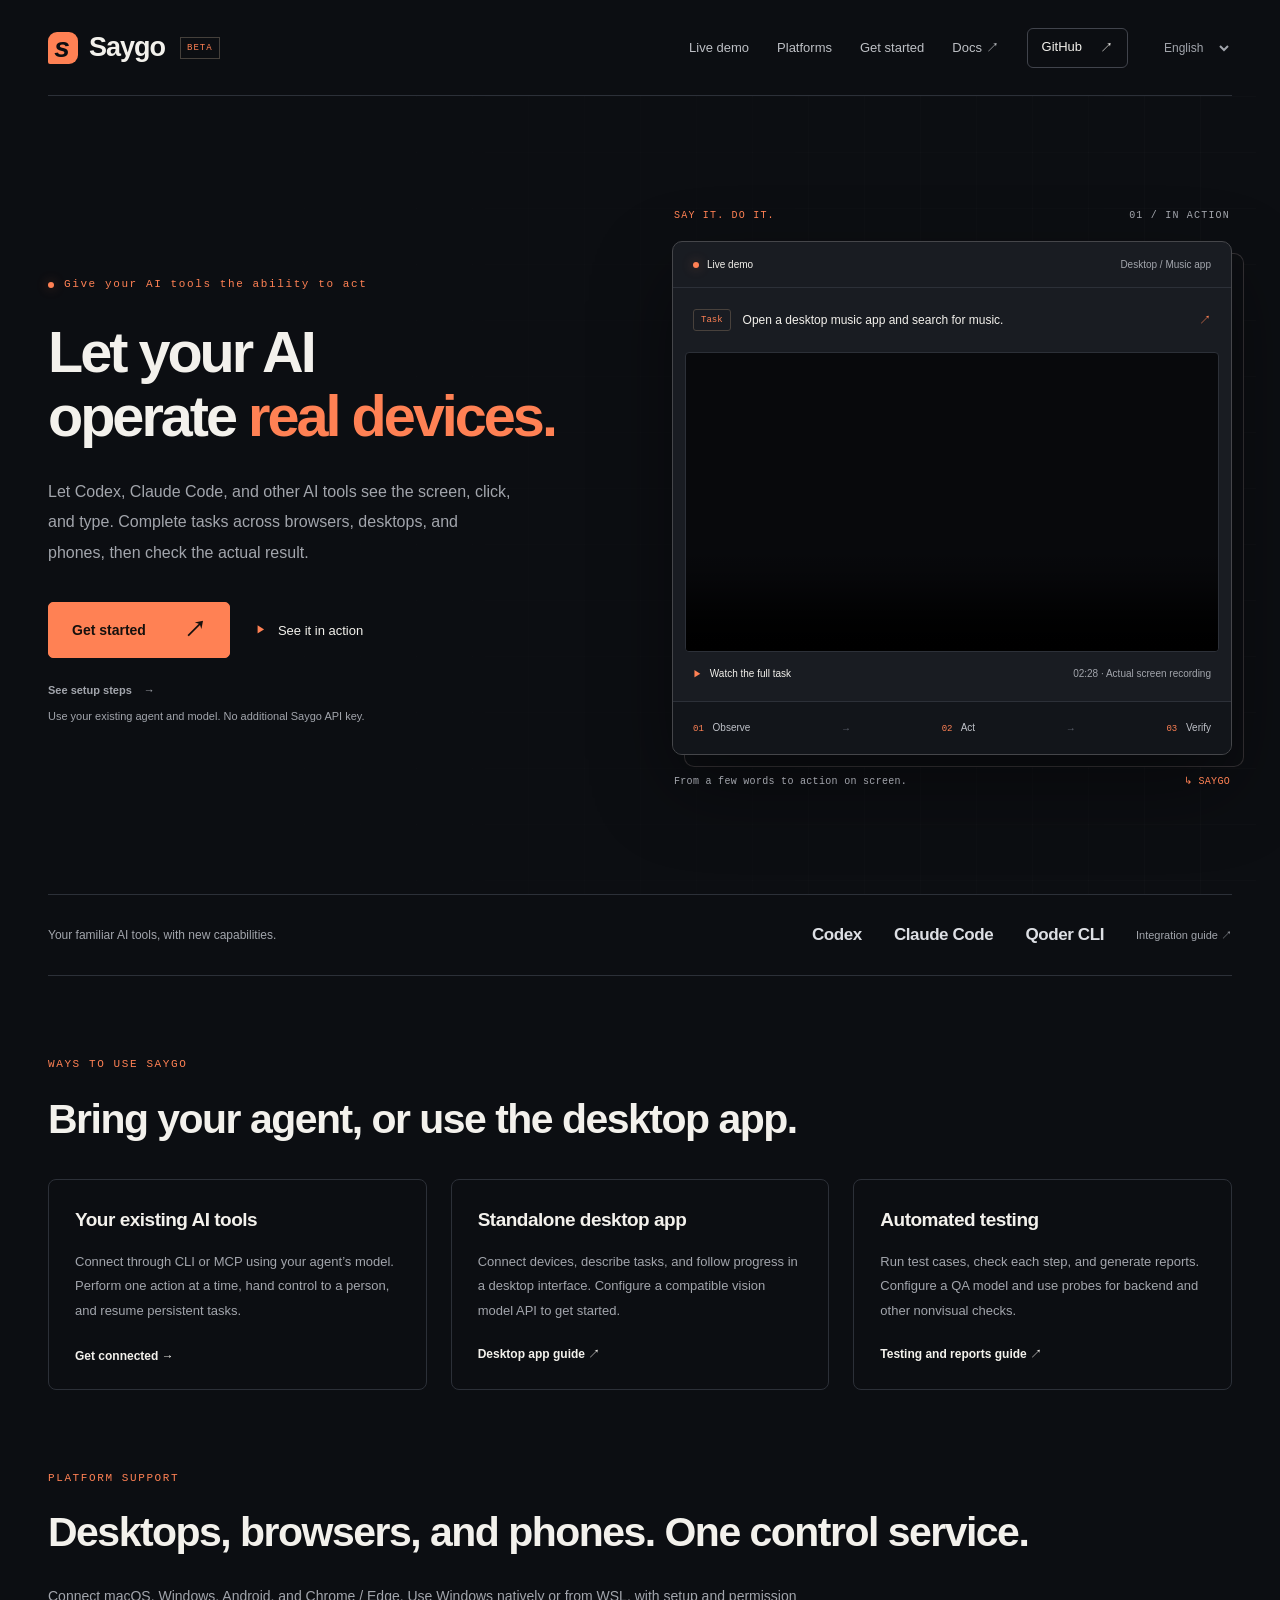
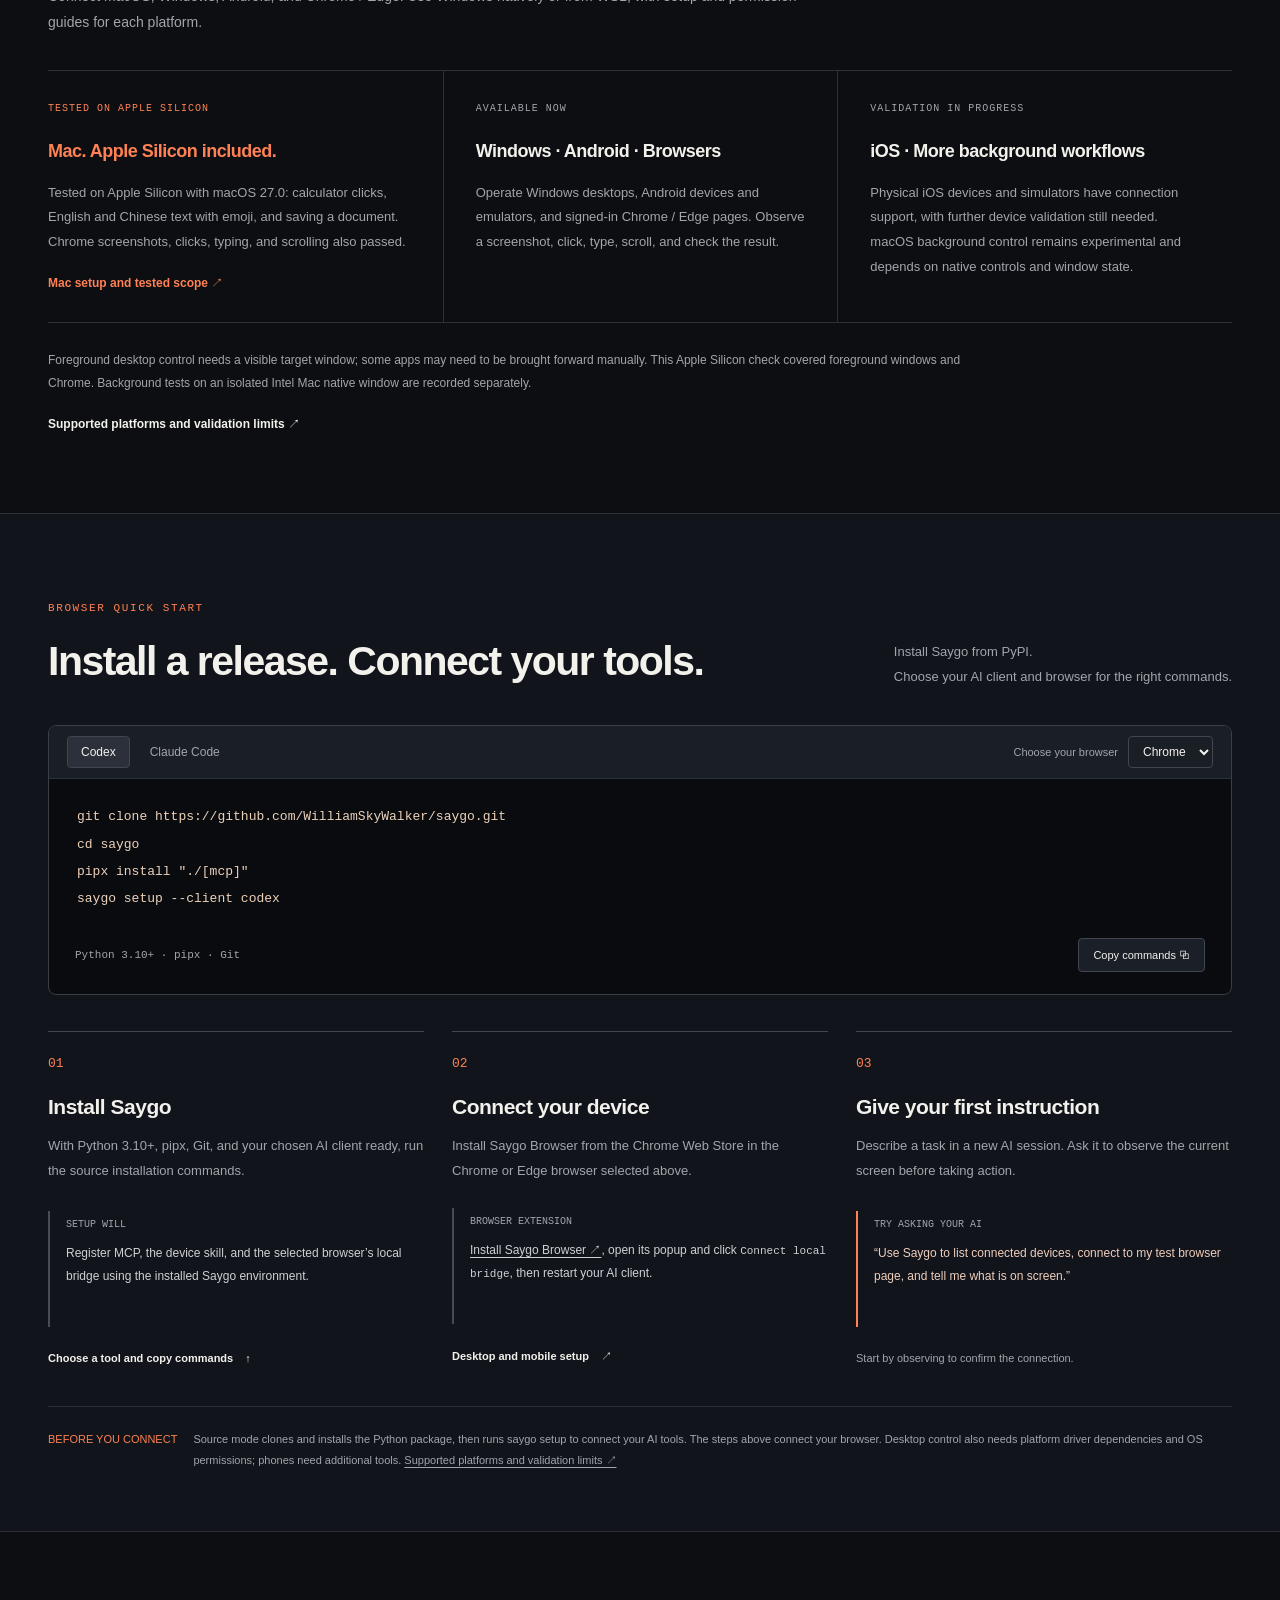
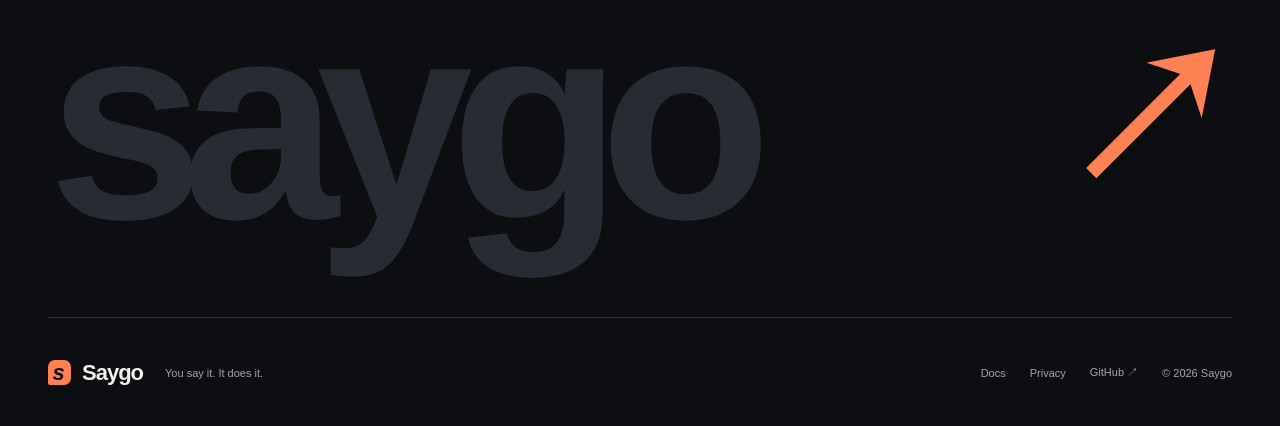
==== commit eb96fa97: "docs(website): publish Apple Silicon support and clarify onboarding Problem and purpose: - The homep" ====
--- a/website-project/index.html
+++ b/website-project/index.html
@@ -12,6 +12,7 @@
   <meta property="og:title" content="Saygo — 让你的 AI，操作真实设备。">
   <meta property="og:description" content="为 Codex、Claude Code 等 AI 工具连接浏览器、桌面和手机。">
   <meta property="og:url" content="https://saygo.work/">
+  <meta property="og:image" content="https://saygo.work/public/videos/poster.jpg">
   <link rel="stylesheet" href="styles.css">
   <script src="site-config.js" defer></script>
   <script src="i18n.js" defer></script>
@@ -22,7 +23,7 @@
 <header class="navigation wrap">
   <a class="brand" href="#" aria-label="Saygo 首页" data-i18n-aria="homeLabel"><span class="brand-icon" aria-hidden="true">s</span>Saygo<span class="beta">BETA</span></a>
   <nav aria-label="主导航" data-i18n-aria="navLabel">
-    <a href="#film" data-i18n="navDemo">实机演示</a><a href="#quickstart" data-i18n="navStart">接入指南</a><a class="desktop-link" href="https://github.com/WilliamSkyWalker/saygo/blob/main/docs/README.md" data-i18n="navDocs">文档 ↗</a><a class="github-link" href="https://github.com/WilliamSkyWalker/saygo">GitHub <span aria-hidden="true">↗</span></a>
+    <a href="#film" data-i18n="navDemo">实机演示</a><a href="#platforms" data-i18n="navPlatforms">平台支持</a><a href="#quickstart" data-i18n="navStart">接入指南</a><a class="desktop-link" href="https://github.com/WilliamSkyWalker/saygo/blob/main/docs/README.md" data-i18n="navDocs">文档 ↗</a><a class="github-link" href="https://github.com/WilliamSkyWalker/saygo">GitHub <span aria-hidden="true">↗</span></a>
     <label class="language-picker"><span class="sr-only" data-i18n="languageLabel">选择语言</span><select id="site-language"><option value="zh" lang="zh-CN">简体中文</option><option value="en" lang="en">English</option></select></label>
   </nav>
 </header>
@@ -31,16 +32,16 @@
     <div class="hero-copy">
       <p class="eyebrow" data-i18n-html="eyebrow"><span class="status-dot"></span> 为你的 AI 工具扩展行动能力</p>
       <h1 id="hero-title" data-i18n-html="heroTitle">让你的 AI，<br>操作<span>真实设备。</span></h1>
-      <p class="hero-description" data-i18n="heroDescription">为 Codex、Claude Code 等 AI 工具连接浏览器、桌面和手机。从理解任务，到执行操作，再到确认结果。</p>
+      <p class="hero-description" data-i18n="heroDescription">让 Codex、Claude Code 等 AI 工具看见屏幕、点击界面、输入文字，在浏览器、桌面和手机上完成任务，并核对实际结果。</p>
       <div class="hero-actions"><a class="primary-button" href="#quickstart" data-i18n-html="primaryAction">开始使用 <span aria-hidden="true">↗</span></a><a class="secondary-button" href="#film" data-i18n-html="demoAction"><span aria-hidden="true">▶</span> 看它如何工作</a></div>
-      <div class="hero-links"><a class="text-link" href="#quickstart" data-i18n-html="startLink">查看接入步骤 <span aria-hidden="true">→</span></a><span data-i18n="noKey">沿用现有 AI 工具，无需另配模型 API Key</span></div>
+      <div class="hero-links"><a class="text-link" href="#quickstart" data-i18n-html="startLink">查看接入步骤 <span aria-hidden="true">→</span></a><span data-i18n="noKey">外部 Agent 接入沿用现有模型，无需另配 Saygo API Key</span></div>
     </div>
     <div class="demo-stage">
       <div class="stage-label" aria-hidden="true"><span>SAY IT. DO IT.</span><span>01 / IN ACTION</span></div>
     <div class="demo" id="film">
-      <div class="demo-heading"><span data-i18n-html="demoHeading"><i class="status-dot"></i> 实机演示</span><span data-i18n="demoPlatform">桌面 / QQ 音乐</span></div>
-      <div class="demo-request"><span class="request-label" data-i18n="taskLabel">任务</span><p data-i18n="demoTask">打开 QQ 音乐，并搜索作品。</p><span aria-hidden="true">↗</span></div>
-      <div class="player-shell"><video id="video" controls playsinline preload="none" poster="public/videos/poster.jpg" src="public/videos/brand.mp4" aria-label="Saygo 操作 QQ 音乐完整实机演示" data-i18n-aria="videoLabel"></video><div id="video-error" hidden role="status" data-i18n-html="videoError">视频暂时无法播放。<a href="public/videos/brand.mp4">打开视频文件 ↗</a></div></div>
+      <div class="demo-heading"><span data-i18n-html="demoHeading"><i class="status-dot"></i> 实机演示</span><span data-i18n="demoPlatform">桌面 / 音乐应用</span></div>
+      <div class="demo-request"><span class="request-label" data-i18n="taskLabel">任务</span><p data-i18n="demoTask">打开桌面音乐应用，并搜索作品。</p><span aria-hidden="true">↗</span></div>
+      <div class="player-shell"><video id="video" controls playsinline preload="none" poster="public/videos/poster.jpg" src="public/videos/brand.mp4" aria-label="Saygo 操作桌面音乐应用的完整实机演示" data-i18n-aria="videoLabel"></video><div id="video-error" hidden role="status" data-i18n-html="videoError">视频暂时无法播放。<a href="public/videos/brand.mp4">打开视频文件 ↗</a></div></div>
       <div class="demo-caption"><span data-i18n-html="watch"><span class="play-mark" aria-hidden="true">▶</span> 观看完整操作过程</span><span data-i18n="recording">02:28 · 真实录屏</span></div>
       <div class="demo-workflow" aria-label="工作流程" data-i18n-aria="workflowLabel"><span data-i18n-html="observe"><b>01</b> 观察界面</span><i aria-hidden="true">→</i><span data-i18n-html="act"><b>02</b> 执行操作</span><i aria-hidden="true">→</i><span data-i18n-html="verify"><b>03</b> 确认结果</span></div>
     </div>
@@ -48,40 +49,51 @@
     </div>
   </section>
   <div class="compatibility wrap"><span data-i18n="compatibility">你熟悉的 AI 工具，多一种能力。</span><div><b>Codex</b><b>Claude Code</b><b>Qoder CLI</b><a href="https://github.com/WilliamSkyWalker/saygo/blob/main/docs/common/installation.md" data-i18n="integrations">查看接入说明 ↗</a></div></div>
+  <section class="use-modes wrap" aria-labelledby="modes-title">
+    <p class="eyebrow" data-i18n="modesLabel">选择使用方式</p>
+    <h2 id="modes-title" data-i18n="modesTitle">接入你的 Agent，也能独立使用。</h2>
+    <div class="mode-grid">
+      <article class="mode-card"><h3 data-i18n="agentModeTitle">已有 AI 工具</h3><p data-i18n="agentModeDetail">通过 CLI 或 MCP 接入设备。沿用现有 Agent 的模型，支持逐步操作、人工接管与任务恢复。</p><a class="text-link" href="#quickstart" data-i18n="agentModeLink">接入指南 →</a></article>
+      <article class="mode-card"><h3 data-i18n="desktopModeTitle">独立桌面应用</h3><p data-i18n="desktopModeDetail">在桌面界面连接设备、描述任务和查看进度。需配置兼容的视觉模型 API。</p><a class="text-link" href="https://github.com/WilliamSkyWalker/saygo/blob/main/docs/common/desktop-app.md" data-i18n="desktopModeLink">桌面应用指南 ↗</a></article>
+      <article class="mode-card"><h3 data-i18n="qaModeTitle">自动化测试</h3><p data-i18n="qaModeDetail">运行测试用例，按步骤检查结果并生成报告。配置 QA 模型，用 Probe 核验后端等非视觉结果。</p><a class="text-link" href="https://github.com/WilliamSkyWalker/saygo/blob/main/docs/common/qa.md" data-i18n="qaModeLink">测试与报告指南 ↗</a></article>
+    </div>
+  </section>
   <section class="platforms wrap" id="platforms" aria-labelledby="platform-title">
-    <p class="eyebrow" data-i18n="platformLabel">平台支持与计划</p>
-    <h2 id="platform-title" data-i18n="platformTitle">从桌面到手机，持续扩展。</h2>
-    <p class="platform-intro" data-i18n="platformIntro">面向 Windows、Windows WSL 和 macOS，覆盖 Android、iOS 真机与模拟器的设备操控与调试。</p>
+    <p class="eyebrow" data-i18n="platformLabel">平台支持</p>
+    <h2 id="platform-title" data-i18n="platformTitle">桌面、浏览器、手机，接入同一套操作。</h2>
+    <p class="platform-intro" data-i18n="platformIntro">连接 macOS、Windows、Android 和 Chrome / Edge。Windows 可原生使用，也可从 WSL 接入；每个平台都有对应的权限与连接指引。</p>
     <div class="platform-grid">
-      <article class="platform-card"><p class="platform-status" data-i18n="availableLabel">当前已可用</p><h3 data-i18n="availableTitle">Windows · Windows WSL · Android · macOS</h3><p data-i18n="availableDetail">已支持 Windows、Windows WSL 和 Android；macOS 新增实验性后台控制，可操作受支持的原生控件，不主动抢占鼠标或前台。已在 Intel Mac、macOS 12.7.6 的独立测试窗口验证。</p></article>
-      <article class="platform-card"><p class="platform-status" data-i18n="plannedLabel">后续计划</p><h3 data-i18n="plannedTitle">Apple Silicon · 新版 macOS · iOS</h3><p data-i18n="plannedDetail">后续将验证 Apple Silicon 与新版 macOS 的兼容性，并继续适配和实测 iOS 真机与模拟器。macOS 后台模式暂不支持最小化或其他桌面的窗口，具体应用需单独验证。</p></article>
+      <article class="platform-card platform-card-mac"><p class="platform-status" data-i18n="macLabel">APPLE SILICON 已实测</p><h3 data-i18n="macTitle">Mac，Apple 芯片也能用。</h3><p data-i18n="macDetail">已在 Apple Silicon、macOS 27.0 上实测计算器点击、文本编辑器中英文与 emoji 输入及保存；Chrome 的截图、点击、输入和滚动也已通过。</p><a class="text-link" href="https://github.com/WilliamSkyWalker/saygo/blob/main/docs/macos/README.md" data-i18n="macGuide">Mac 连接与实测范围 ↗</a></article>
+      <article class="platform-card"><p class="platform-status" data-i18n="availableLabel">当前已可用</p><h3 data-i18n="availableTitle">Windows · Android · 浏览器</h3><p data-i18n="availableDetail">操作 Windows 桌面、Android 真机与模拟器，以及 Chrome / Edge 中已登录的网页。通过截图观察界面，再点击、输入、滚动并核对结果。</p></article>
+      <article class="platform-card"><p class="platform-status" data-i18n="plannedLabel">持续验证</p><h3 data-i18n="plannedTitle">iOS · 更多后台场景</h3><p data-i18n="plannedDetail">iOS 真机与模拟器已有接入能力，仍需进一步实机验收。macOS 后台控制保持实验性，支持范围取决于原生控件与窗口状态。</p></article>
     </div>
-    <a class="text-link" href="https://github.com/WilliamSkyWalker/saygo#platforms-and-validation-limits" data-i18n="platformDocs">查看平台支持与验证范围 ↗</a>
+    <p class="platform-boundary" data-i18n="platformBoundary">桌面前台操作需保持目标窗口可见，部分应用可能需要手动置于前台。Apple Silicon 本次实测覆盖前台窗口与 Chrome；后台模式已有 Intel Mac 独立原生窗口测试记录。</p>
+    <a class="text-link" href="https://github.com/WilliamSkyWalker/saygo/blob/main/docs/README.md" data-i18n="platformDocs">查看平台支持与验证范围 ↗</a>
   </section>
   <section class="quickstart" id="quickstart" aria-labelledby="quickstart-title">
     <div class="wrap">
-      <div class="section-heading"><div><p class="eyebrow" data-i18n="quickstartLabel">快速接入</p><h2 id="quickstart-title" data-i18n="quickstartTitle">从第一条命令开始。</h2></div><p data-i18n-html="quickstartIntro">继续使用熟悉的工具。<br>把屏幕上的操作，交给 AI。</p></div>
+      <div class="section-heading"><div><p class="eyebrow" data-i18n="quickstartLabel">浏览器快速接入</p><h2 id="quickstart-title" data-i18n="quickstartTitle">安装正式版，连接你的工具。</h2></div><p data-i18n-html="quickstartIntro">从 PyPI 安装 Saygo。<br>选择 AI 客户端和浏览器，复制对应命令。</p></div>
       <div class="install-box" id="install" aria-label="插件安装命令" data-i18n-aria="installLabel">
         <div class="install-controls">
           <div class="client-switch" role="group" aria-label="选择 AI 工具" data-i18n-aria="clientLabel"><button type="button" data-client="codex" aria-pressed="true">Codex</button><button type="button" data-client="claude" aria-pressed="false">Claude Code</button></div>
-          <label class="os-picker"><span class="sr-only" data-i18n="chooseOS">选择操作系统</span><select id="install-os"><option value="unix">macOS / Linux / WSL</option><option value="windows">Windows</option></select></label>
+          <label class="browser-picker"><span data-i18n="chooseBrowser">选择浏览器</span><select id="install-browser"><option value="chrome">Chrome</option><option value="edge">Edge</option></select></label>
         </div>
         <div class="code-area"><pre tabindex="0" aria-label="安装命令" data-i18n-aria="commandLabel"><code id="install-command">pipx install "saygo-agent-control[mcp]"
 saygo setup --client codex</code></pre></div>
         <div class="install-bottom"><span id="install-requirements">Python 3.10+ · pipx</span><button class="copy-button" id="copy-command" type="button" data-i18n-html="copy">复制命令 <span aria-hidden="true">⧉</span></button></div>
         <p class="sr-only" id="copy-status" role="status" aria-live="polite"></p>
       </div>
-      <noscript><p class="small-note">以上为 Codex 安装命令，其他客户端请查看<a href="https://github.com/WilliamSkyWalker/saygo#programming-agent-setup">安装文档</a>。</p></noscript>
+      <noscript><p class="small-note">以上为 Codex 安装命令，其他客户端请查看<a href="https://github.com/WilliamSkyWalker/saygo/blob/main/docs/common/installation.md">安装文档</a>。</p></noscript>
       <div class="steps">
-        <article class="step"><span class="step-number">01</span><h3 data-i18n="stepInstall">安装插件</h3><p><span id="setup-requirements" data-i18n="setupRequirementsPypi">准备好 Python 3.10+、pipx 和对应的 AI 客户端，在终端运行安装命令。</span></p><div class="step-detail"><span class="detail-label" data-i18n="installerDoes">安装器会完成</span><p data-i18n="installerDetail">创建独立运行环境，接入 MCP 与操作 Skill。</p></div><a class="text-link" href="#install" data-i18n-html="chooseCopy">选择工具并复制命令 <span aria-hidden="true">↑</span></a></article>
-        <article class="step"><span class="step-number">02</span><h3 data-i18n="stepConnect">连接你的设备</h3><p data-i18n="connectDetail">从 Chrome 网上应用店安装 Saygo Browser，支持 Chrome 和 Edge。</p><div class="step-detail"><span class="detail-label" data-i18n="extensionLabel">浏览器扩展</span><p data-i18n-html="extensionDetail"><a href="https://chromewebstore.google.com/detail/ehomcchjfomfkcmbeinlcmpbaamdhfbo">安装 Saygo Browser ↗</a>，打开弹窗点击 <code>Connect local bridge</code>，然后重启 AI 客户端。</p></div><a class="text-link" href="https://github.com/WilliamSkyWalker/saygo/blob/main/docs/README.md" data-i18n-html="deviceDocs">桌面和手机接入说明 <span aria-hidden="true">↗</span></a></article>
+        <article class="step"><span class="step-number">01</span><h3 data-i18n="stepInstall">安装 Saygo</h3><p><span id="setup-requirements" data-i18n="setupRequirementsPypi">准备好 Python 3.10+、pipx 和对应的 AI 客户端，在终端运行安装命令。</span></p><div class="step-detail"><span class="detail-label" data-i18n="installerDoes">接入配置会完成</span><p data-i18n="installerDetail">注册 MCP、设备操作 Skill 与所选浏览器的本地桥，复用已安装的 Saygo 环境。</p></div><a class="text-link" href="#install" data-i18n-html="chooseCopy">选择工具并复制命令 <span aria-hidden="true">↑</span></a></article>
+        <article class="step"><span class="step-number">02</span><h3 data-i18n="stepConnect">连接你的设备</h3><p data-i18n="connectDetail">在上方选择的 Chrome 或 Edge 中，从 Chrome 网上应用店安装 Saygo Browser。</p><div class="step-detail"><span class="detail-label" data-i18n="extensionLabel">浏览器扩展</span><p data-i18n-html="extensionDetail"><a href="https://chromewebstore.google.com/detail/ehomcchjfomfkcmbeinlcmpbaamdhfbo">安装 Saygo Browser ↗</a>，打开弹窗点击 <code>Connect local bridge</code>，然后重启 AI 客户端。</p></div><a class="text-link" href="https://github.com/WilliamSkyWalker/saygo/blob/main/docs/README.md" data-i18n-html="deviceDocs">桌面和手机接入说明 <span aria-hidden="true">↗</span></a></article>
         <article class="step"><span class="step-number">03</span><h3 data-i18n="stepPrompt">发出第一条指令</h3><p data-i18n="promptDetail">在新的 AI 会话中描述任务，让它先查看当前界面，再开始操作。</p><div class="step-detail prompt"><span class="detail-label" data-i18n="tryPrompt">试着对 AI 说</span><p data-i18n="prompt">“使用 Saygo 查看已连接的设备，连接我的测试浏览器页面，告诉我屏幕上有什么。”</p></div><span class="step-note" data-i18n="observeFirst">从观察开始，确认连接成功。</span></article>
       </div>
-      <div class="setup-note"><span class="note-label" data-i18n="betaNote">开发测试版</span><p><span id="install-mode-note" data-i18n="installNotePypi">通过 pipx 安装，再运行 saygo setup 接入 AI 工具。</span><span data-i18n="platformNote">手机需要额外工具链，桌面控制需要相应系统权限。</span><a href="https://github.com/WilliamSkyWalker/saygo#platforms-and-validation-limits" data-i18n="platformDocs">查看平台支持与验证范围 ↗</a></p></div>
+      <div class="setup-note"><span class="note-label" data-i18n="betaNote">接入前提</span><p><span id="install-mode-note" data-i18n="installNotePypi">通过 pipx 安装，再运行 saygo setup 接入 AI 工具。</span><span data-i18n="platformNote">浏览器按以上步骤接入；桌面另需对应驱动依赖与系统权限，手机需额外工具链。</span><a href="https://github.com/WilliamSkyWalker/saygo/blob/main/docs/README.md" data-i18n="platformDocs">查看平台支持与验证范围 ↗</a></p></div>
     </div>
   </section>
 </main>
 <div class="closing-wordmark wrap" aria-hidden="true">saygo<span>↗</span></div>
-<footer class="wrap"><a class="brand" href="#"><span class="brand-icon" aria-hidden="true">s</span>Saygo</a><span data-i18n="tagline">你说，它做。</span><div><a href="https://github.com/WilliamSkyWalker/saygo/blob/main/docs/README.md" data-i18n="footerDocs">文档</a><a href="privacy.html">Privacy / 隐私政策</a><a href="https://github.com/WilliamSkyWalker/saygo">GitHub ↗</a><span>© <span id="year">2026</span> Saygo</span></div></footer>
+<footer class="wrap"><a class="brand" href="#"><span class="brand-icon" aria-hidden="true">s</span>Saygo</a><span data-i18n="tagline">你说，它做。</span><div><a href="https://github.com/WilliamSkyWalker/saygo/blob/main/docs/README.md" data-i18n="footerDocs">文档</a><a href="privacy.html" data-i18n="footerPrivacy">隐私政策</a><a href="https://github.com/WilliamSkyWalker/saygo">GitHub ↗</a><span>© <span id="year">2026</span> Saygo</span></div></footer>
 </body>
 </html>
--- a/website-project/styles.css
+++ b/website-project/styles.css
@@ -72,16 +72,26 @@
 .compatibility a { font-size: 11px; }
 h2 { margin: 0; font-size: clamp(30px, 3.2vw, 46px); line-height: 1.35; font-weight: 550; letter-spacing: -1.5px; }
 h3 { font-weight: 550; font-size: 21px; margin: 0 0 15px; letter-spacing: -.5px; }
-.platforms { padding-block: 96px; }
+.use-modes { padding-top: 80px; }
+.use-modes > .eyebrow { margin-bottom: 18px; }
+.mode-grid { display: grid; grid-template-columns: repeat(3, minmax(0, 1fr)); gap: 24px; margin-top: 32px; }
+.mode-card { border: 1px solid var(--line); border-radius: 8px; padding: 26px; display: flex; flex-direction: column; align-items: flex-start; }
+.mode-card h3 { font-size: 19px; line-height: 1.5; }
+.mode-card p { font-size: 13px; line-height: 1.9; color: var(--muted); margin: 0 0 22px; }
+.mode-card .text-link { margin-top: auto; }
+.platforms { padding-block: 80px; }
 .platforms > .eyebrow { margin-bottom: 18px; }
 .platform-intro { max-width: 780px; color: var(--muted); font-size: 14px; line-height: 1.9; margin: 22px 0 34px; }
-.platform-grid { display: grid; grid-template-columns: 1.2fr 1fr; border-block: 1px solid var(--line); margin-bottom: 26px; }
+.platform-grid { display: grid; grid-template-columns: repeat(3, minmax(0, 1fr)); border-block: 1px solid var(--line); margin-bottom: 26px; }
 .platform-card { padding: 30px 32px 30px 0; min-width: 0; }
 .platform-card + .platform-card { padding-left: 32px; border-left: 1px solid var(--line); }
 .platform-status { color: var(--orange); font: 10px/1.6 ui-monospace, monospace; letter-spacing: 1px; margin: 0 0 20px; }
 .platform-card + .platform-card .platform-status { color: var(--muted); }
 .platform-card h3 { font-size: 18px; line-height: 1.6; }
-.platform-card > p:last-child { color: var(--muted); font-size: 13px; line-height: 1.9; margin: 0; max-width: 560px; }
+.platform-card > p:not(.platform-status) { color: var(--muted); font-size: 13px; line-height: 1.9; margin: 0; max-width: 560px; }
+.platform-card .text-link { margin-top: 20px; color: var(--orange); }
+.platform-card-mac h3 { color: var(--orange); }
+.platform-boundary { color: var(--muted); font-size: 12px; line-height: 1.9; max-width: 960px; margin: 0 0 20px; }
 .quickstart { background: #11141a; border-block: 1px solid var(--line); padding: 86px 0 60px; }
 .section-heading { display: flex; justify-content: space-between; align-items: flex-end; gap: 25px; margin-bottom: 36px; }
 .section-heading .eyebrow { margin-bottom: 16px; }
@@ -91,11 +101,12 @@
 .client-switch { display: flex; gap: 6px; }
 .client-switch button { border: 1px solid transparent; background: transparent; color: var(--muted); border-radius: 4px; padding: 8px 13px; font-size: 12px; white-space: nowrap; }
 .client-switch button[aria-pressed=true] { color: var(--ink); background: #2b303a; border-color: #404651; }
-.os-picker select { border: 0; background: #1a1e25; max-width: 175px; font-size: 11px; color: var(--muted); padding: 6px 0; }
+.browser-picker { display: flex; align-items: center; flex-wrap: wrap; gap: 10px; font-size: 11px; color: var(--muted); }
+.browser-picker select { border: 1px solid #414650; border-radius: 4px; background: #1a1e25; font-size: 12px; color: var(--ink); padding: 7px 10px; }
 .code-area { padding: 24px 28px 14px; }
 pre { margin: 0; overflow: auto; color: #edd2ba; font: 13px/2.1 ui-monospace, SFMono-Regular, Consolas, "Liberation Mono", monospace; white-space: pre; tab-size: 2; }
 code { font-family: ui-monospace, SFMono-Regular, Consolas, "Liberation Mono", monospace; }
-.install-bottom { padding: 12px 26px 22px; display: flex; justify-content: space-between; gap: 8px; align-items: center; }
+.install-bottom { padding: 12px 26px 22px; display: flex; flex-wrap: wrap; justify-content: space-between; gap: 12px; align-items: center; }
 .install-bottom > span { font: 11px ui-monospace, monospace; color: var(--muted); }
 .copy-button { border: 1px solid #414650; background: #1b2028; border-radius: 4px; padding: 10px 14px; display: flex; align-items: center; gap: 10px; font-size: 11px; color: var(--ink); }
 .copy-button:hover { border-color: var(--orange); color: var(--orange); }
@@ -148,6 +159,8 @@
   .demo-stage { width: 100%; max-width: 650px; margin-inline: auto; }
   .desktop-link { display: none; }
   .platforms { padding-block: 64px; }
+  .use-modes { padding-top: 64px; }
+  .mode-grid { grid-template-columns: 1fr; gap: 16px; }
   .platform-grid { grid-template-columns: 1fr; }
   .platform-card, .platform-card + .platform-card { padding: 26px 0; border-left: 0; }
   .platform-card + .platform-card { border-top: 1px solid var(--line); }
@@ -163,7 +176,7 @@
 @media (max-width: 560px) {
   .wrap { width: calc(100% - 40px); }
   .navigation { flex-wrap: wrap; gap: 20px; padding-block: 22px; }
-  .navigation nav { width: 100%; justify-content: space-between; gap: 12px; font-size: 11px; }
+  .navigation nav { width: 100%; flex-wrap: wrap; gap: 16px; font-size: 11px; }
   .github-link { padding: 8px 10px; gap: 8px; }
   .language-picker select { font-size: 11px; max-width: 100px; }
   .hero { padding-block: 46px 50px; gap: 40px; }
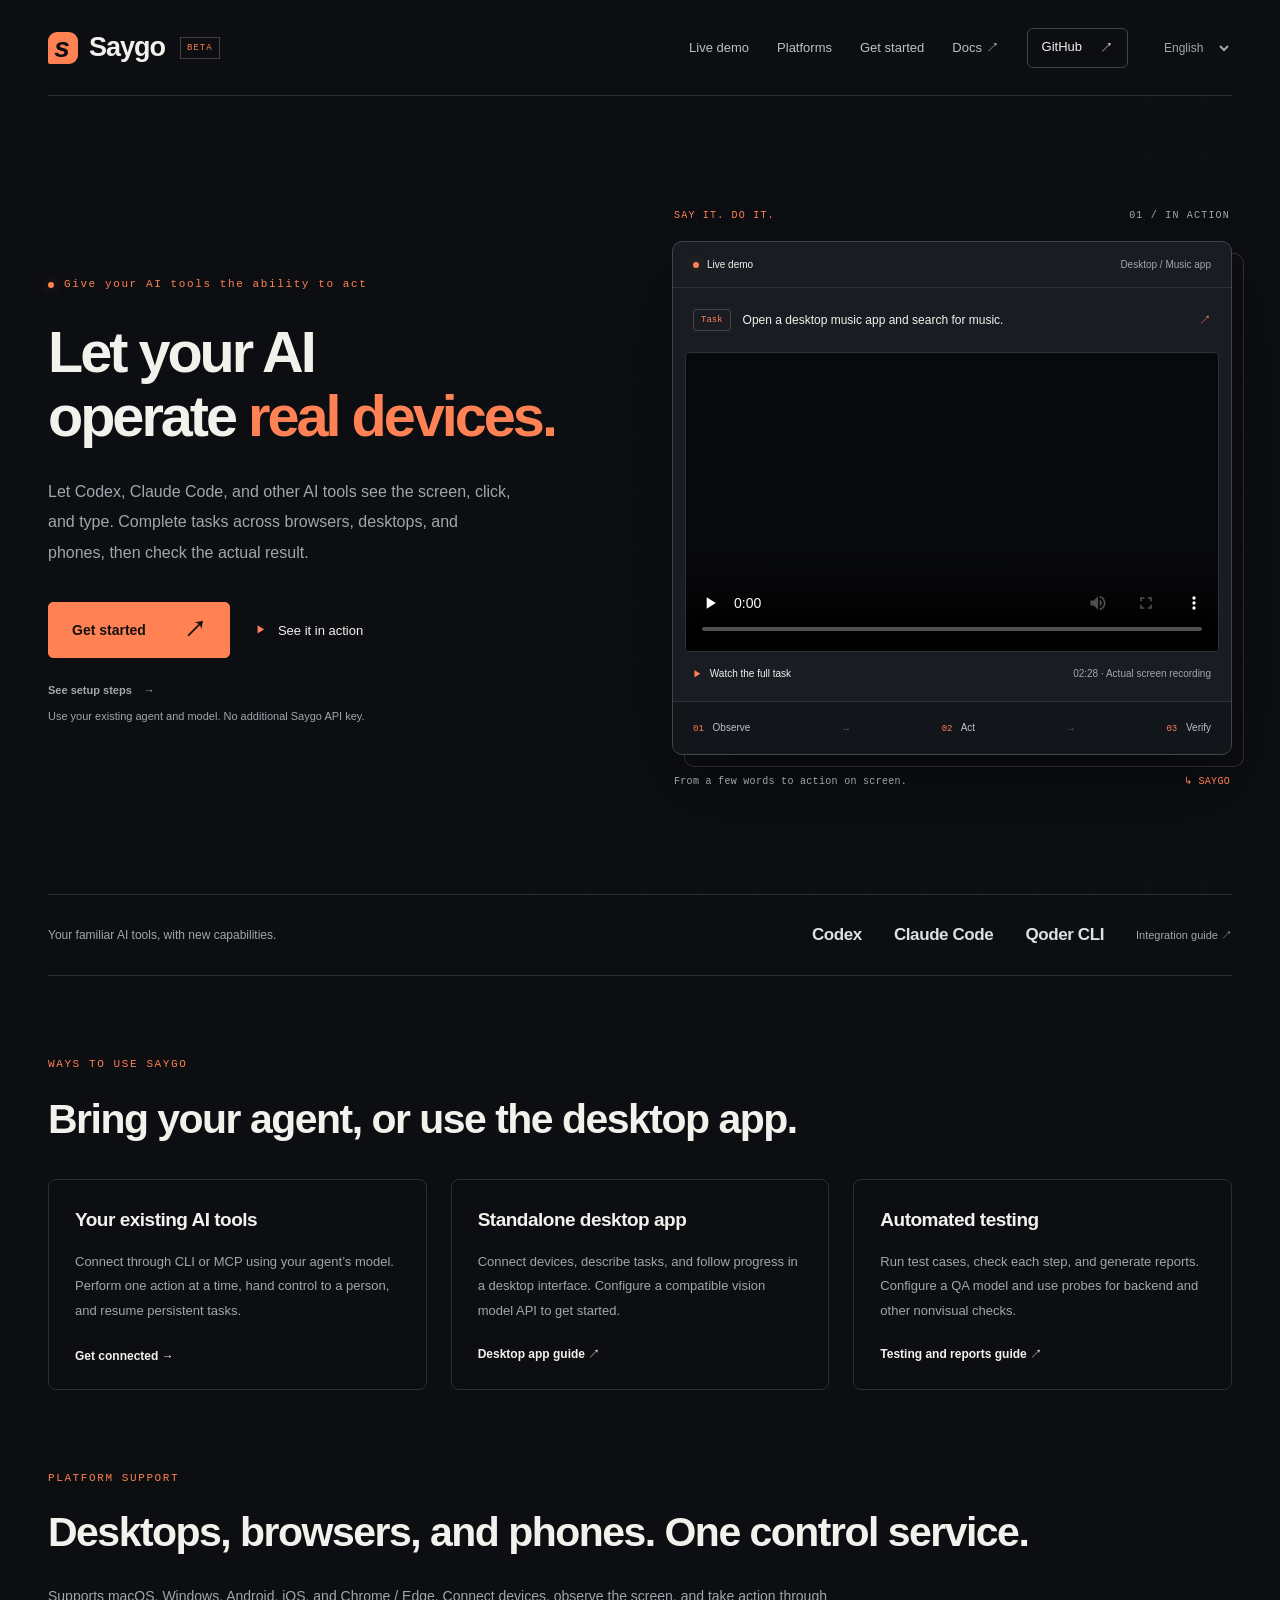
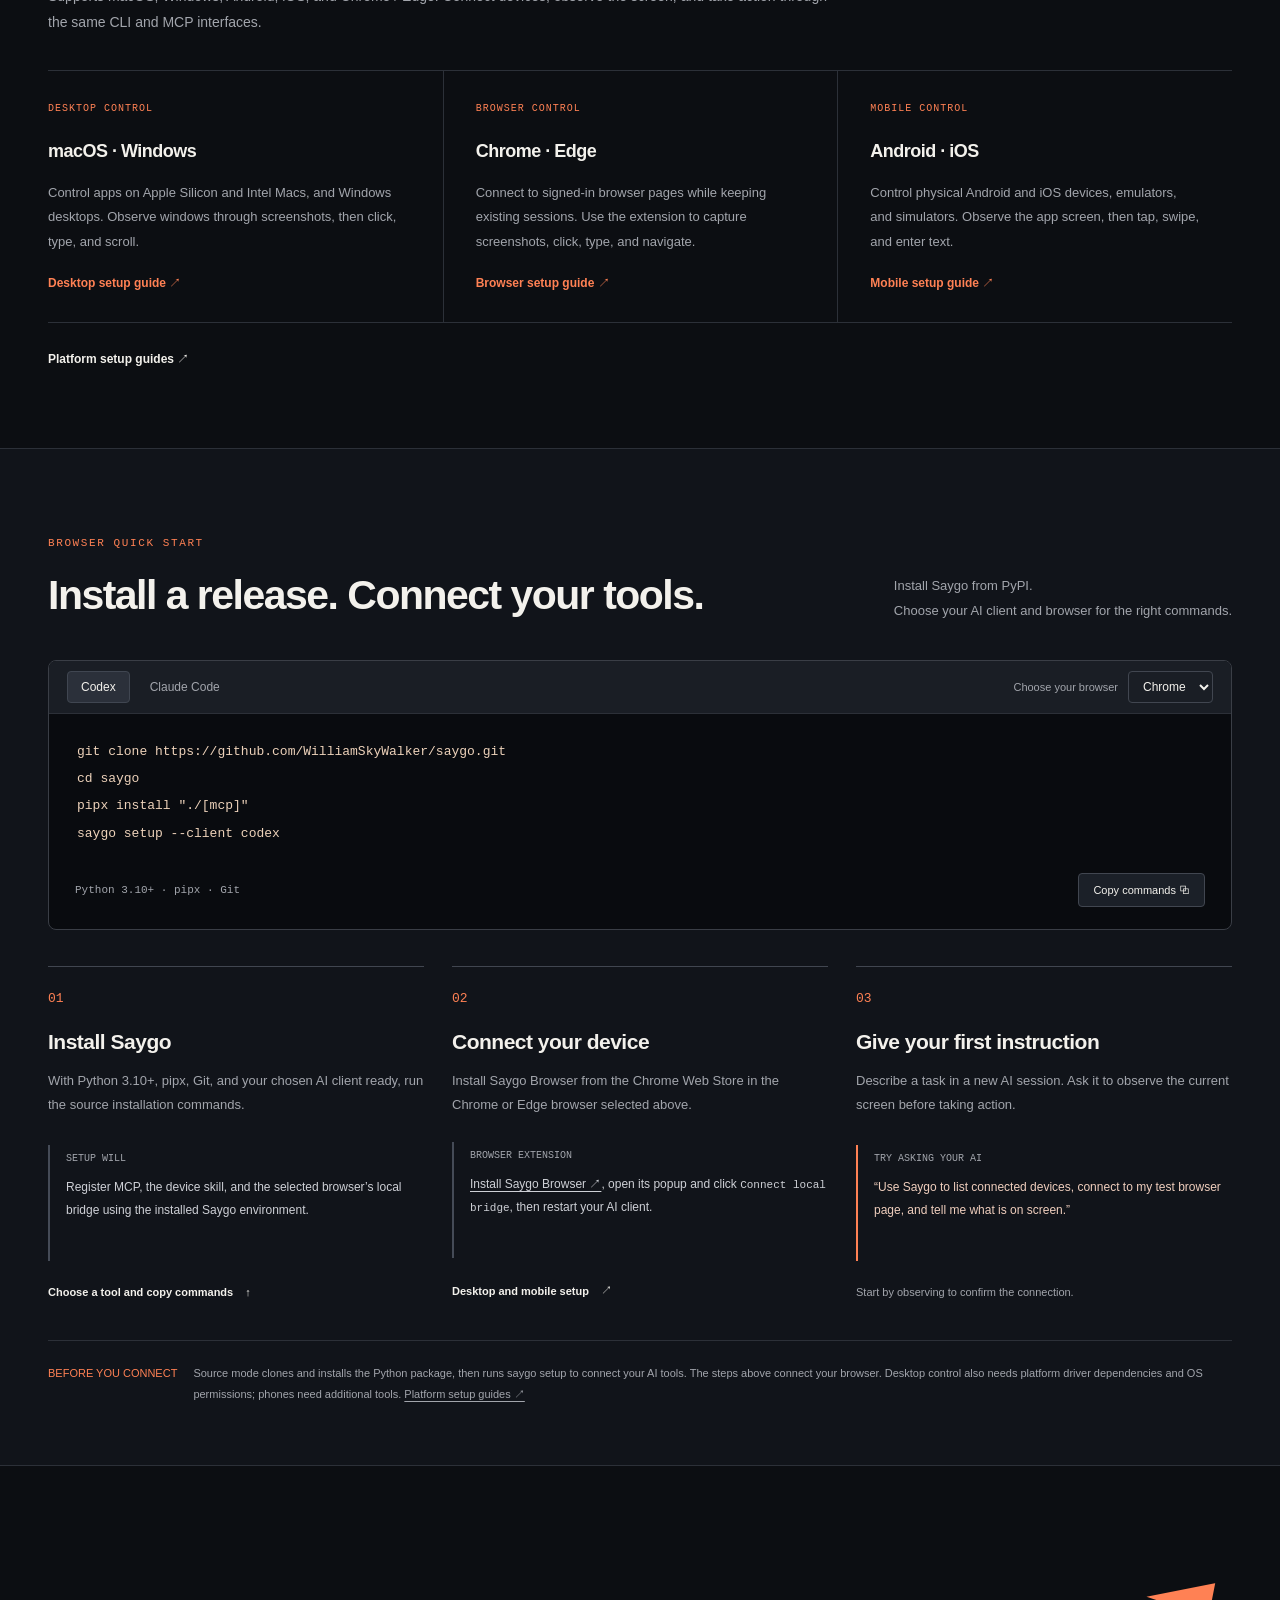
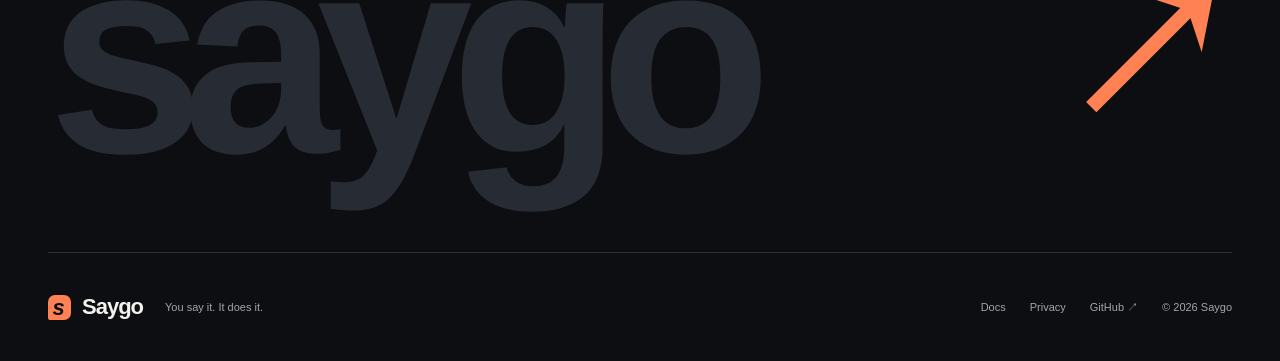
==== commit c6000ad3: "docs(website): present iOS alongside supported platforms Problem and purpose: - The homepage still m" ====
--- a/website-project/index.html
+++ b/website-project/index.html
@@ -61,14 +61,13 @@
   <section class="platforms wrap" id="platforms" aria-labelledby="platform-title">
     <p class="eyebrow" data-i18n="platformLabel">平台支持</p>
     <h2 id="platform-title" data-i18n="platformTitle">桌面、浏览器、手机，接入同一套操作。</h2>
-    <p class="platform-intro" data-i18n="platformIntro">连接 macOS、Windows、Android 和 Chrome / Edge。Windows 可原生使用，也可从 WSL 接入；每个平台都有对应的权限与连接指引。</p>
+    <p class="platform-intro" data-i18n="platformIntro">支持 macOS、Windows、Android、iOS 和 Chrome / Edge。通过同一套 CLI / MCP 连接设备、观察屏幕并执行操作。</p>
     <div class="platform-grid">
-      <article class="platform-card platform-card-mac"><p class="platform-status" data-i18n="macLabel">APPLE SILICON 已实测</p><h3 data-i18n="macTitle">Mac，Apple 芯片也能用。</h3><p data-i18n="macDetail">已在 Apple Silicon、macOS 27.0 上实测计算器点击、文本编辑器中英文与 emoji 输入及保存；Chrome 的截图、点击、输入和滚动也已通过。</p><a class="text-link" href="https://github.com/WilliamSkyWalker/saygo/blob/main/docs/macos/README.md" data-i18n="macGuide">Mac 连接与实测范围 ↗</a></article>
-      <article class="platform-card"><p class="platform-status" data-i18n="availableLabel">当前已可用</p><h3 data-i18n="availableTitle">Windows · Android · 浏览器</h3><p data-i18n="availableDetail">操作 Windows 桌面、Android 真机与模拟器，以及 Chrome / Edge 中已登录的网页。通过截图观察界面，再点击、输入、滚动并核对结果。</p></article>
-      <article class="platform-card"><p class="platform-status" data-i18n="plannedLabel">持续验证</p><h3 data-i18n="plannedTitle">iOS · 更多后台场景</h3><p data-i18n="plannedDetail">iOS 真机与模拟器已有接入能力，仍需进一步实机验收。macOS 后台控制保持实验性，支持范围取决于原生控件与窗口状态。</p></article>
+      <article class="platform-card"><p class="platform-status" data-i18n="desktopPlatformLabel">桌面控制</p><h3 data-i18n="desktopPlatformTitle">macOS · Windows</h3><p data-i18n="desktopPlatformDetail">支持 Apple 芯片与 Intel Mac，以及 Windows 桌面应用。通过截图观察窗口，执行点击、输入与滚动。</p><a class="text-link" href="https://github.com/WilliamSkyWalker/saygo/blob/main/docs/README.md" data-i18n="desktopPlatformLink">桌面接入指南 ↗</a></article>
+      <article class="platform-card"><p class="platform-status" data-i18n="browserPlatformLabel">浏览器控制</p><h3 data-i18n="browserPlatformTitle">Chrome · Edge</h3><p data-i18n="browserPlatformDetail">连接已登录的浏览器页面，保留现有会话。通过扩展完成截图、点击、输入和页面操作。</p><a class="text-link" href="https://github.com/WilliamSkyWalker/saygo/blob/main/docs/browser-extension/README.md" data-i18n="browserPlatformLink">浏览器接入指南 ↗</a></article>
+      <article class="platform-card"><p class="platform-status" data-i18n="mobilePlatformLabel">手机控制</p><h3 data-i18n="mobilePlatformTitle">Android · iOS</h3><p data-i18n="mobilePlatformDetail">支持 Android 与 iOS 真机和模拟器。观察应用画面，完成点击、滑动和文字输入。</p><a class="text-link" href="https://github.com/WilliamSkyWalker/saygo/blob/main/docs/README.md" data-i18n="mobilePlatformLink">手机接入指南 ↗</a></article>
     </div>
-    <p class="platform-boundary" data-i18n="platformBoundary">桌面前台操作需保持目标窗口可见，部分应用可能需要手动置于前台。Apple Silicon 本次实测覆盖前台窗口与 Chrome；后台模式已有 Intel Mac 独立原生窗口测试记录。</p>
-    <a class="text-link" href="https://github.com/WilliamSkyWalker/saygo/blob/main/docs/README.md" data-i18n="platformDocs">查看平台支持与验证范围 ↗</a>
+    <a class="text-link" href="https://github.com/WilliamSkyWalker/saygo/blob/main/docs/README.md" data-i18n="platformDocs">查看各平台接入指南 ↗</a>
   </section>
   <section class="quickstart" id="quickstart" aria-labelledby="quickstart-title">
     <div class="wrap">
@@ -89,7 +88,7 @@
         <article class="step"><span class="step-number">02</span><h3 data-i18n="stepConnect">连接你的设备</h3><p data-i18n="connectDetail">在上方选择的 Chrome 或 Edge 中，从 Chrome 网上应用店安装 Saygo Browser。</p><div class="step-detail"><span class="detail-label" data-i18n="extensionLabel">浏览器扩展</span><p data-i18n-html="extensionDetail"><a href="https://chromewebstore.google.com/detail/ehomcchjfomfkcmbeinlcmpbaamdhfbo">安装 Saygo Browser ↗</a>，打开弹窗点击 <code>Connect local bridge</code>，然后重启 AI 客户端。</p></div><a class="text-link" href="https://github.com/WilliamSkyWalker/saygo/blob/main/docs/README.md" data-i18n-html="deviceDocs">桌面和手机接入说明 <span aria-hidden="true">↗</span></a></article>
         <article class="step"><span class="step-number">03</span><h3 data-i18n="stepPrompt">发出第一条指令</h3><p data-i18n="promptDetail">在新的 AI 会话中描述任务，让它先查看当前界面，再开始操作。</p><div class="step-detail prompt"><span class="detail-label" data-i18n="tryPrompt">试着对 AI 说</span><p data-i18n="prompt">“使用 Saygo 查看已连接的设备，连接我的测试浏览器页面，告诉我屏幕上有什么。”</p></div><span class="step-note" data-i18n="observeFirst">从观察开始，确认连接成功。</span></article>
       </div>
-      <div class="setup-note"><span class="note-label" data-i18n="betaNote">接入前提</span><p><span id="install-mode-note" data-i18n="installNotePypi">通过 pipx 安装，再运行 saygo setup 接入 AI 工具。</span><span data-i18n="platformNote">浏览器按以上步骤接入；桌面另需对应驱动依赖与系统权限，手机需额外工具链。</span><a href="https://github.com/WilliamSkyWalker/saygo/blob/main/docs/README.md" data-i18n="platformDocs">查看平台支持与验证范围 ↗</a></p></div>
+      <div class="setup-note"><span class="note-label" data-i18n="betaNote">接入前提</span><p><span id="install-mode-note" data-i18n="installNotePypi">通过 pipx 安装，再运行 saygo setup 接入 AI 工具。</span><span data-i18n="platformNote">浏览器按以上步骤接入；桌面另需对应驱动依赖与系统权限，手机需额外工具链。</span><a href="https://github.com/WilliamSkyWalker/saygo/blob/main/docs/README.md" data-i18n="platformDocs">查看各平台接入指南 ↗</a></p></div>
     </div>
   </section>
 </main>
--- a/website-project/styles.css
+++ b/website-project/styles.css
@@ -86,12 +86,9 @@
 .platform-card { padding: 30px 32px 30px 0; min-width: 0; }
 .platform-card + .platform-card { padding-left: 32px; border-left: 1px solid var(--line); }
 .platform-status { color: var(--orange); font: 10px/1.6 ui-monospace, monospace; letter-spacing: 1px; margin: 0 0 20px; }
-.platform-card + .platform-card .platform-status { color: var(--muted); }
 .platform-card h3 { font-size: 18px; line-height: 1.6; }
 .platform-card > p:not(.platform-status) { color: var(--muted); font-size: 13px; line-height: 1.9; margin: 0; max-width: 560px; }
 .platform-card .text-link { margin-top: 20px; color: var(--orange); }
-.platform-card-mac h3 { color: var(--orange); }
-.platform-boundary { color: var(--muted); font-size: 12px; line-height: 1.9; max-width: 960px; margin: 0 0 20px; }
 .quickstart { background: #11141a; border-block: 1px solid var(--line); padding: 86px 0 60px; }
 .section-heading { display: flex; justify-content: space-between; align-items: flex-end; gap: 25px; margin-bottom: 36px; }
 .section-heading .eyebrow { margin-bottom: 16px; }
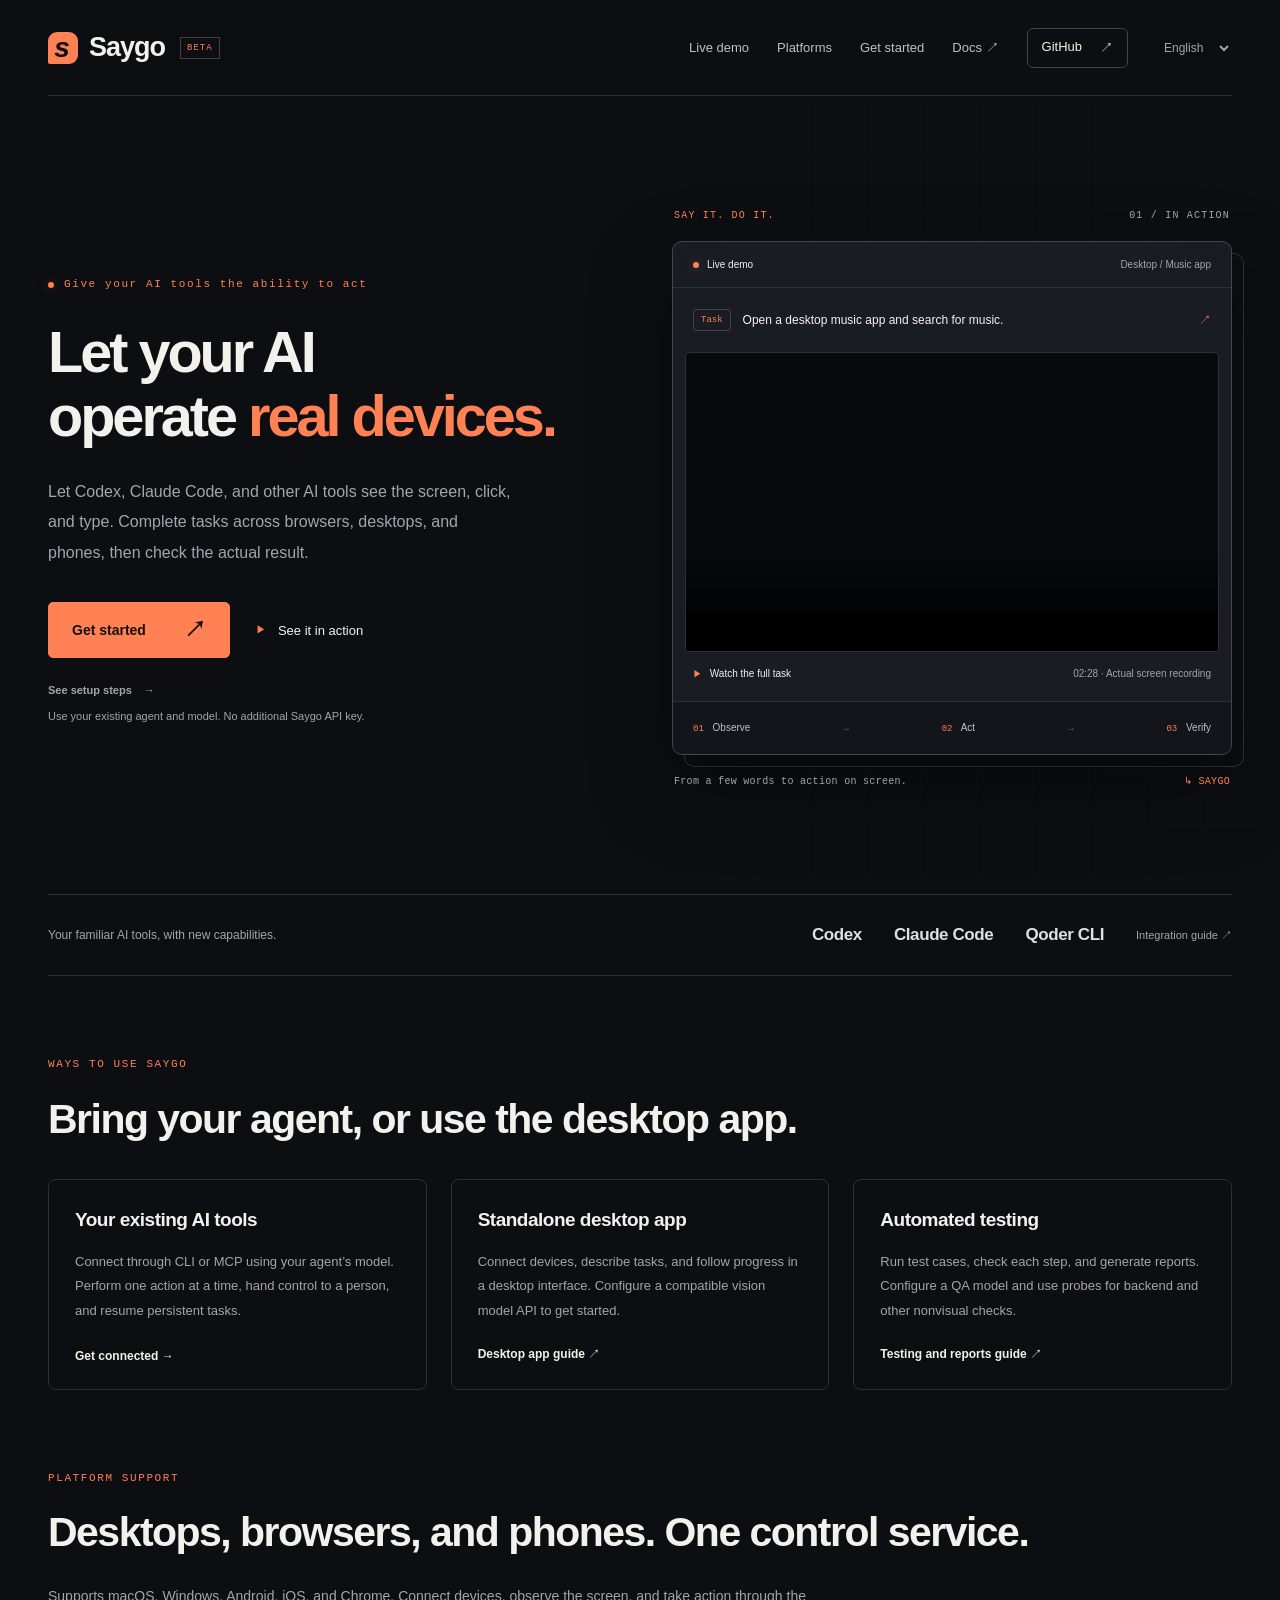
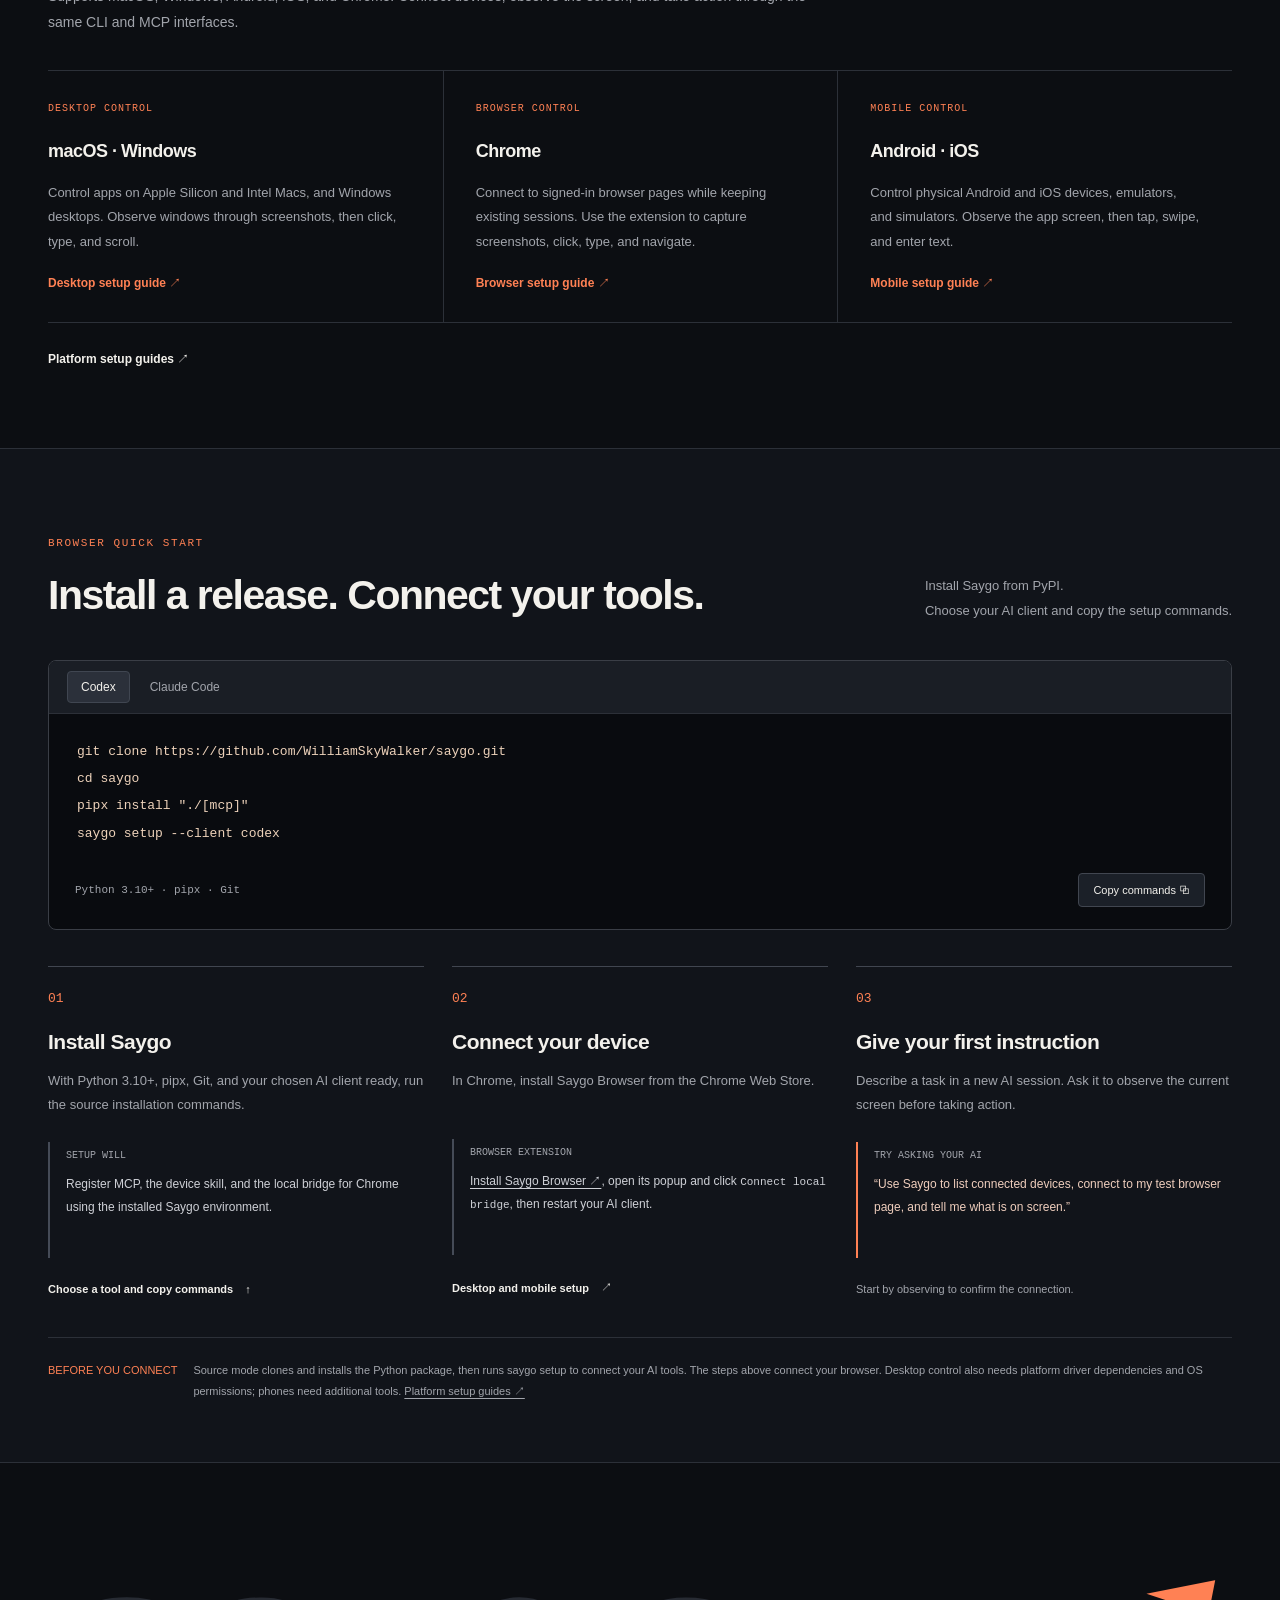
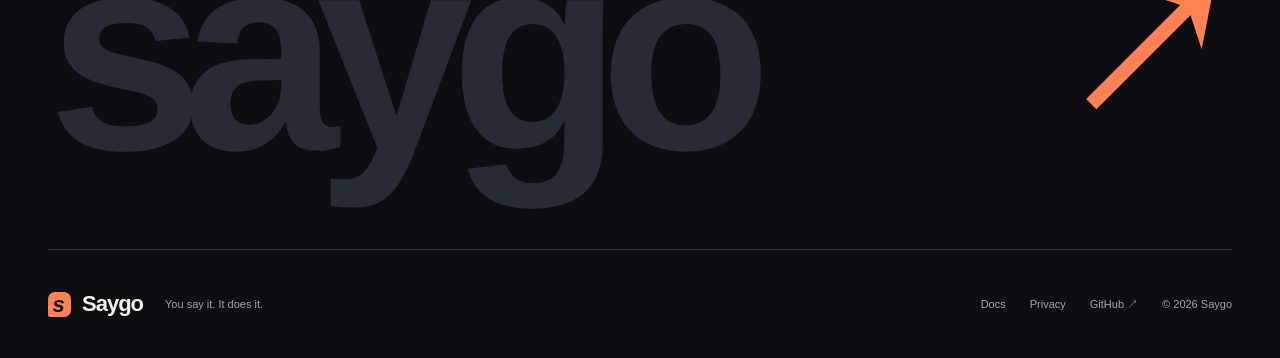
==== commit 01f745f3: "fix(website): remove unconfirmed Edge support claims Problem and purpose: - The homepage incorrectly" ====
--- a/website-project/index.html
+++ b/website-project/index.html
@@ -61,21 +61,20 @@
   <section class="platforms wrap" id="platforms" aria-labelledby="platform-title">
     <p class="eyebrow" data-i18n="platformLabel">平台支持</p>
     <h2 id="platform-title" data-i18n="platformTitle">桌面、浏览器、手机，接入同一套操作。</h2>
-    <p class="platform-intro" data-i18n="platformIntro">支持 macOS、Windows、Android、iOS 和 Chrome / Edge。通过同一套 CLI / MCP 连接设备、观察屏幕并执行操作。</p>
+    <p class="platform-intro" data-i18n="platformIntro">支持 macOS、Windows、Android、iOS 和 Chrome。通过同一套 CLI / MCP 连接设备、观察屏幕并执行操作。</p>
     <div class="platform-grid">
       <article class="platform-card"><p class="platform-status" data-i18n="desktopPlatformLabel">桌面控制</p><h3 data-i18n="desktopPlatformTitle">macOS · Windows</h3><p data-i18n="desktopPlatformDetail">支持 Apple 芯片与 Intel Mac，以及 Windows 桌面应用。通过截图观察窗口，执行点击、输入与滚动。</p><a class="text-link" href="https://github.com/WilliamSkyWalker/saygo/blob/main/docs/README.md" data-i18n="desktopPlatformLink">桌面接入指南 ↗</a></article>
-      <article class="platform-card"><p class="platform-status" data-i18n="browserPlatformLabel">浏览器控制</p><h3 data-i18n="browserPlatformTitle">Chrome · Edge</h3><p data-i18n="browserPlatformDetail">连接已登录的浏览器页面，保留现有会话。通过扩展完成截图、点击、输入和页面操作。</p><a class="text-link" href="https://github.com/WilliamSkyWalker/saygo/blob/main/docs/browser-extension/README.md" data-i18n="browserPlatformLink">浏览器接入指南 ↗</a></article>
+      <article class="platform-card"><p class="platform-status" data-i18n="browserPlatformLabel">浏览器控制</p><h3 data-i18n="browserPlatformTitle">Chrome</h3><p data-i18n="browserPlatformDetail">连接已登录的浏览器页面，保留现有会话。通过扩展完成截图、点击、输入和页面操作。</p><a class="text-link" href="https://github.com/WilliamSkyWalker/saygo/blob/main/docs/browser-extension/README.md" data-i18n="browserPlatformLink">浏览器接入指南 ↗</a></article>
       <article class="platform-card"><p class="platform-status" data-i18n="mobilePlatformLabel">手机控制</p><h3 data-i18n="mobilePlatformTitle">Android · iOS</h3><p data-i18n="mobilePlatformDetail">支持 Android 与 iOS 真机和模拟器。观察应用画面，完成点击、滑动和文字输入。</p><a class="text-link" href="https://github.com/WilliamSkyWalker/saygo/blob/main/docs/README.md" data-i18n="mobilePlatformLink">手机接入指南 ↗</a></article>
     </div>
     <a class="text-link" href="https://github.com/WilliamSkyWalker/saygo/blob/main/docs/README.md" data-i18n="platformDocs">查看各平台接入指南 ↗</a>
   </section>
   <section class="quickstart" id="quickstart" aria-labelledby="quickstart-title">
     <div class="wrap">
-      <div class="section-heading"><div><p class="eyebrow" data-i18n="quickstartLabel">浏览器快速接入</p><h2 id="quickstart-title" data-i18n="quickstartTitle">安装正式版，连接你的工具。</h2></div><p data-i18n-html="quickstartIntro">从 PyPI 安装 Saygo。<br>选择 AI 客户端和浏览器，复制对应命令。</p></div>
+      <div class="section-heading"><div><p class="eyebrow" data-i18n="quickstartLabel">浏览器快速接入</p><h2 id="quickstart-title" data-i18n="quickstartTitle">安装正式版，连接你的工具。</h2></div><p data-i18n-html="quickstartIntro">从 PyPI 安装 Saygo。<br>选择 AI 客户端，复制对应命令。</p></div>
       <div class="install-box" id="install" aria-label="插件安装命令" data-i18n-aria="installLabel">
         <div class="install-controls">
           <div class="client-switch" role="group" aria-label="选择 AI 工具" data-i18n-aria="clientLabel"><button type="button" data-client="codex" aria-pressed="true">Codex</button><button type="button" data-client="claude" aria-pressed="false">Claude Code</button></div>
-          <label class="browser-picker"><span data-i18n="chooseBrowser">选择浏览器</span><select id="install-browser"><option value="chrome">Chrome</option><option value="edge">Edge</option></select></label>
         </div>
         <div class="code-area"><pre tabindex="0" aria-label="安装命令" data-i18n-aria="commandLabel"><code id="install-command">pipx install "saygo-agent-control[mcp]"
 saygo setup --client codex</code></pre></div>
@@ -84,8 +83,8 @@
       </div>
       <noscript><p class="small-note">以上为 Codex 安装命令，其他客户端请查看<a href="https://github.com/WilliamSkyWalker/saygo/blob/main/docs/common/installation.md">安装文档</a>。</p></noscript>
       <div class="steps">
-        <article class="step"><span class="step-number">01</span><h3 data-i18n="stepInstall">安装 Saygo</h3><p><span id="setup-requirements" data-i18n="setupRequirementsPypi">准备好 Python 3.10+、pipx 和对应的 AI 客户端，在终端运行安装命令。</span></p><div class="step-detail"><span class="detail-label" data-i18n="installerDoes">接入配置会完成</span><p data-i18n="installerDetail">注册 MCP、设备操作 Skill 与所选浏览器的本地桥，复用已安装的 Saygo 环境。</p></div><a class="text-link" href="#install" data-i18n-html="chooseCopy">选择工具并复制命令 <span aria-hidden="true">↑</span></a></article>
-        <article class="step"><span class="step-number">02</span><h3 data-i18n="stepConnect">连接你的设备</h3><p data-i18n="connectDetail">在上方选择的 Chrome 或 Edge 中，从 Chrome 网上应用店安装 Saygo Browser。</p><div class="step-detail"><span class="detail-label" data-i18n="extensionLabel">浏览器扩展</span><p data-i18n-html="extensionDetail"><a href="https://chromewebstore.google.com/detail/ehomcchjfomfkcmbeinlcmpbaamdhfbo">安装 Saygo Browser ↗</a>，打开弹窗点击 <code>Connect local bridge</code>，然后重启 AI 客户端。</p></div><a class="text-link" href="https://github.com/WilliamSkyWalker/saygo/blob/main/docs/README.md" data-i18n-html="deviceDocs">桌面和手机接入说明 <span aria-hidden="true">↗</span></a></article>
+        <article class="step"><span class="step-number">01</span><h3 data-i18n="stepInstall">安装 Saygo</h3><p><span id="setup-requirements" data-i18n="setupRequirementsPypi">准备好 Python 3.10+、pipx 和对应的 AI 客户端，在终端运行安装命令。</span></p><div class="step-detail"><span class="detail-label" data-i18n="installerDoes">接入配置会完成</span><p data-i18n="installerDetail">注册 MCP、设备操作 Skill 与 Chrome 的本地桥，复用已安装的 Saygo 环境。</p></div><a class="text-link" href="#install" data-i18n-html="chooseCopy">选择工具并复制命令 <span aria-hidden="true">↑</span></a></article>
+        <article class="step"><span class="step-number">02</span><h3 data-i18n="stepConnect">连接你的设备</h3><p data-i18n="connectDetail">在 Chrome 中，从 Chrome 网上应用店安装 Saygo Browser。</p><div class="step-detail"><span class="detail-label" data-i18n="extensionLabel">浏览器扩展</span><p data-i18n-html="extensionDetail"><a href="https://chromewebstore.google.com/detail/ehomcchjfomfkcmbeinlcmpbaamdhfbo">安装 Saygo Browser ↗</a>，打开弹窗点击 <code>Connect local bridge</code>，然后重启 AI 客户端。</p></div><a class="text-link" href="https://github.com/WilliamSkyWalker/saygo/blob/main/docs/README.md" data-i18n-html="deviceDocs">桌面和手机接入说明 <span aria-hidden="true">↗</span></a></article>
         <article class="step"><span class="step-number">03</span><h3 data-i18n="stepPrompt">发出第一条指令</h3><p data-i18n="promptDetail">在新的 AI 会话中描述任务，让它先查看当前界面，再开始操作。</p><div class="step-detail prompt"><span class="detail-label" data-i18n="tryPrompt">试着对 AI 说</span><p data-i18n="prompt">“使用 Saygo 查看已连接的设备，连接我的测试浏览器页面，告诉我屏幕上有什么。”</p></div><span class="step-note" data-i18n="observeFirst">从观察开始，确认连接成功。</span></article>
       </div>
       <div class="setup-note"><span class="note-label" data-i18n="betaNote">接入前提</span><p><span id="install-mode-note" data-i18n="installNotePypi">通过 pipx 安装，再运行 saygo setup 接入 AI 工具。</span><span data-i18n="platformNote">浏览器按以上步骤接入；桌面另需对应驱动依赖与系统权限，手机需额外工具链。</span><a href="https://github.com/WilliamSkyWalker/saygo/blob/main/docs/README.md" data-i18n="platformDocs">查看各平台接入指南 ↗</a></p></div>
--- a/website-project/styles.css
+++ b/website-project/styles.css
@@ -98,8 +98,6 @@
 .client-switch { display: flex; gap: 6px; }
 .client-switch button { border: 1px solid transparent; background: transparent; color: var(--muted); border-radius: 4px; padding: 8px 13px; font-size: 12px; white-space: nowrap; }
 .client-switch button[aria-pressed=true] { color: var(--ink); background: #2b303a; border-color: #404651; }
-.browser-picker { display: flex; align-items: center; flex-wrap: wrap; gap: 10px; font-size: 11px; color: var(--muted); }
-.browser-picker select { border: 1px solid #414650; border-radius: 4px; background: #1a1e25; font-size: 12px; color: var(--ink); padding: 7px 10px; }
 .code-area { padding: 24px 28px 14px; }
 pre { margin: 0; overflow: auto; color: #edd2ba; font: 13px/2.1 ui-monospace, SFMono-Regular, Consolas, "Liberation Mono", monospace; white-space: pre; tab-size: 2; }
 code { font-family: ui-monospace, SFMono-Regular, Consolas, "Liberation Mono", monospace; }
